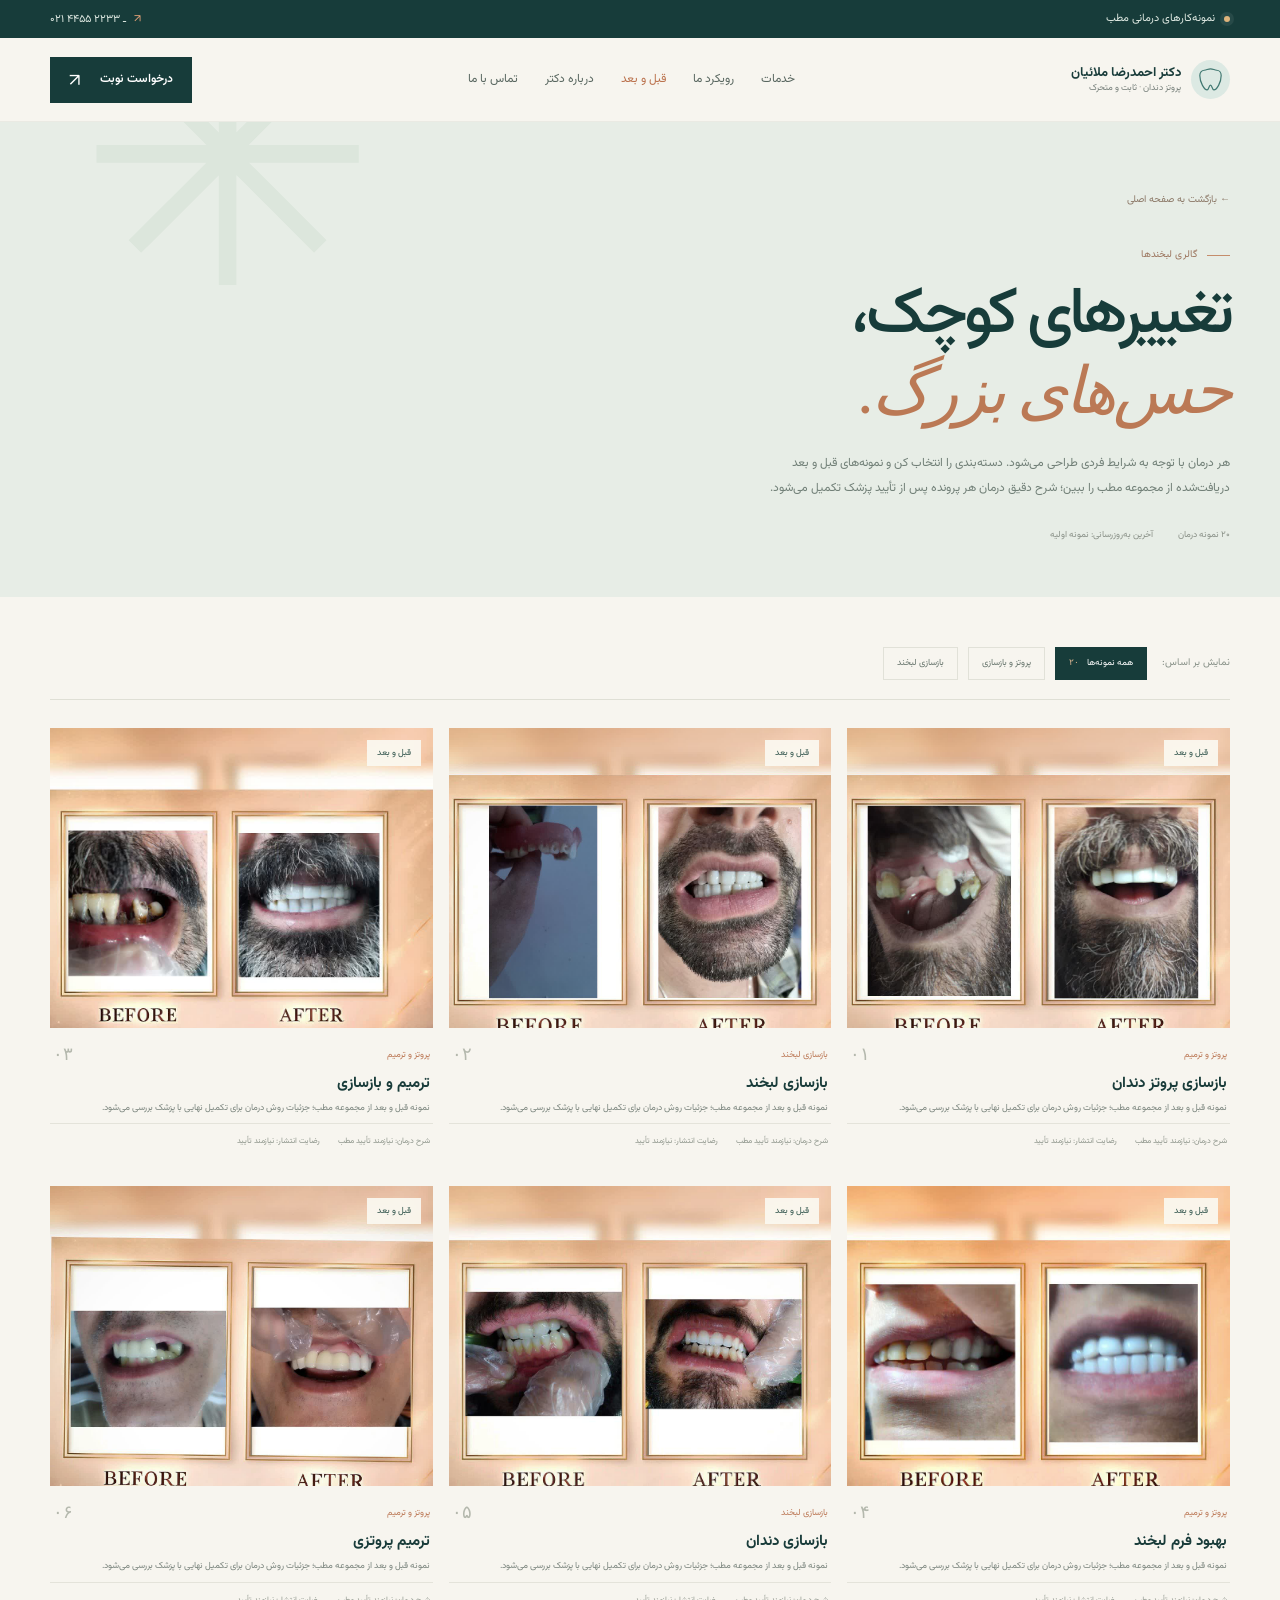
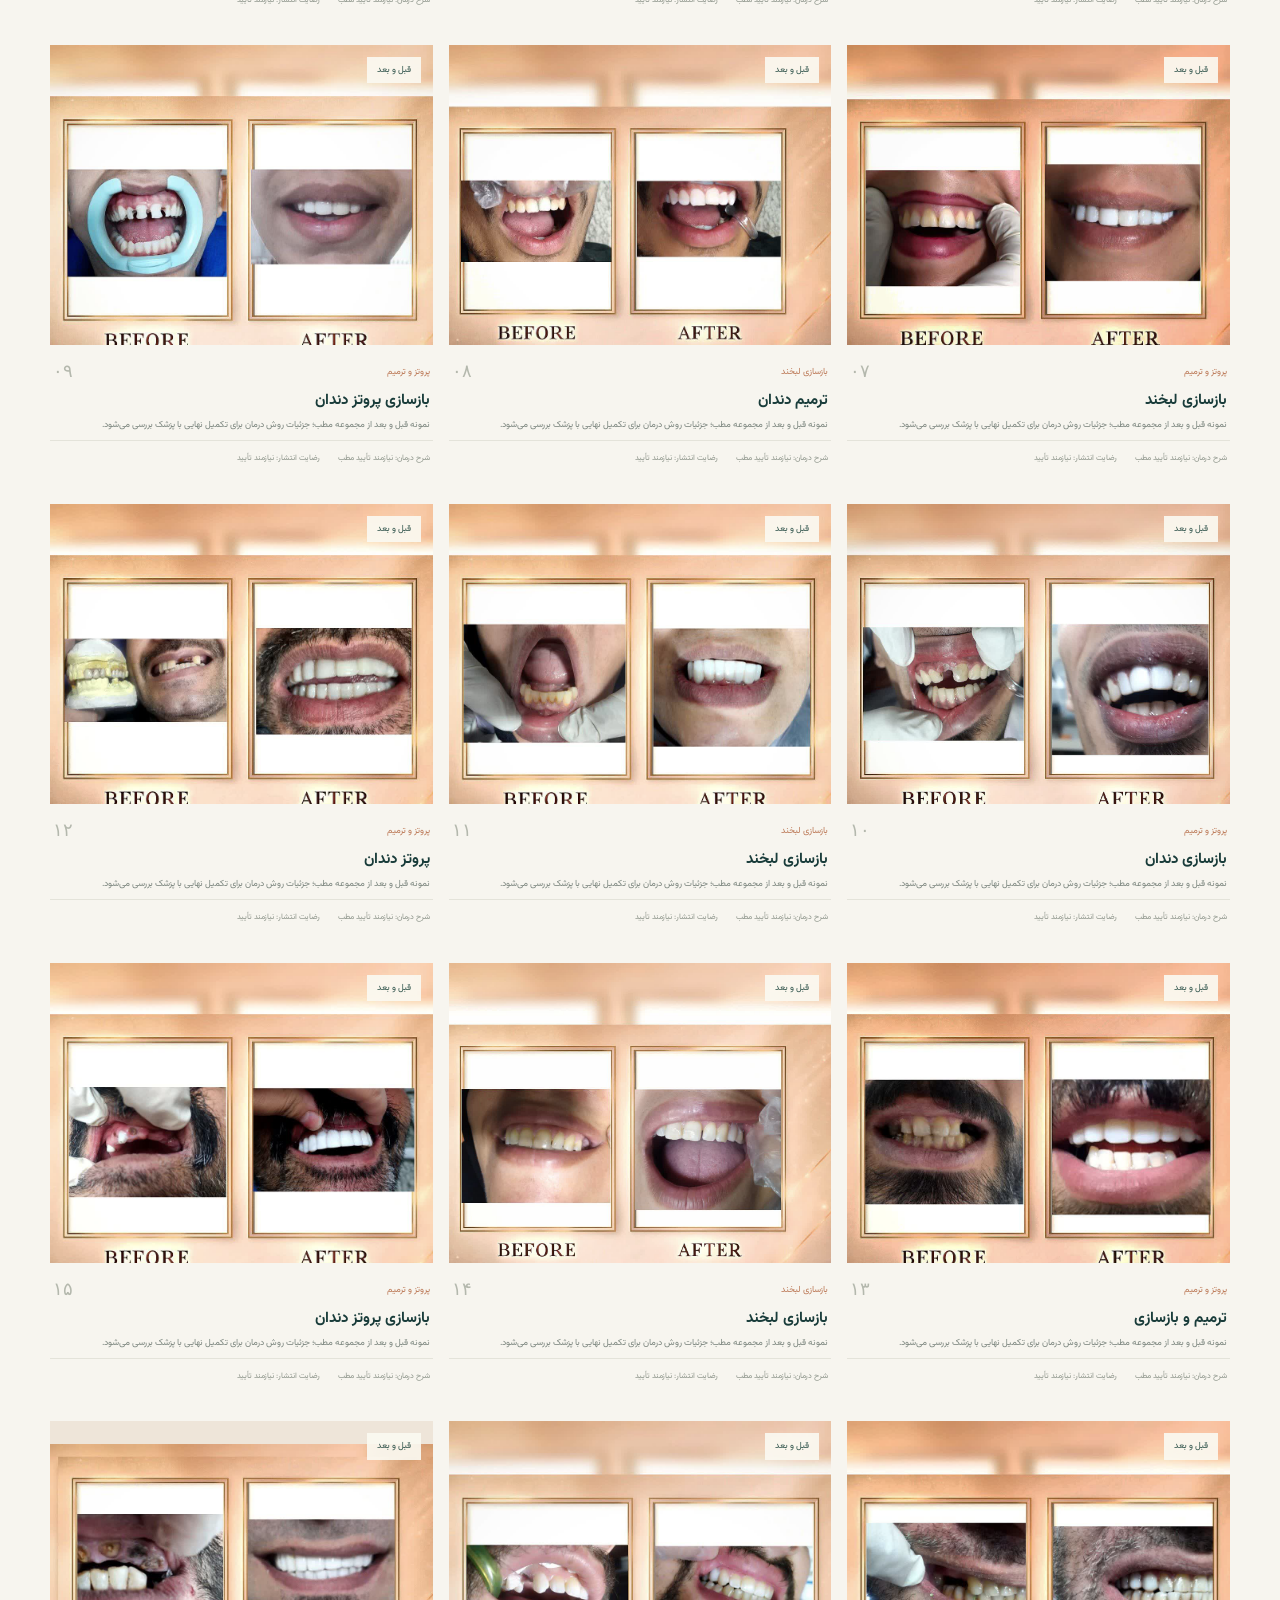
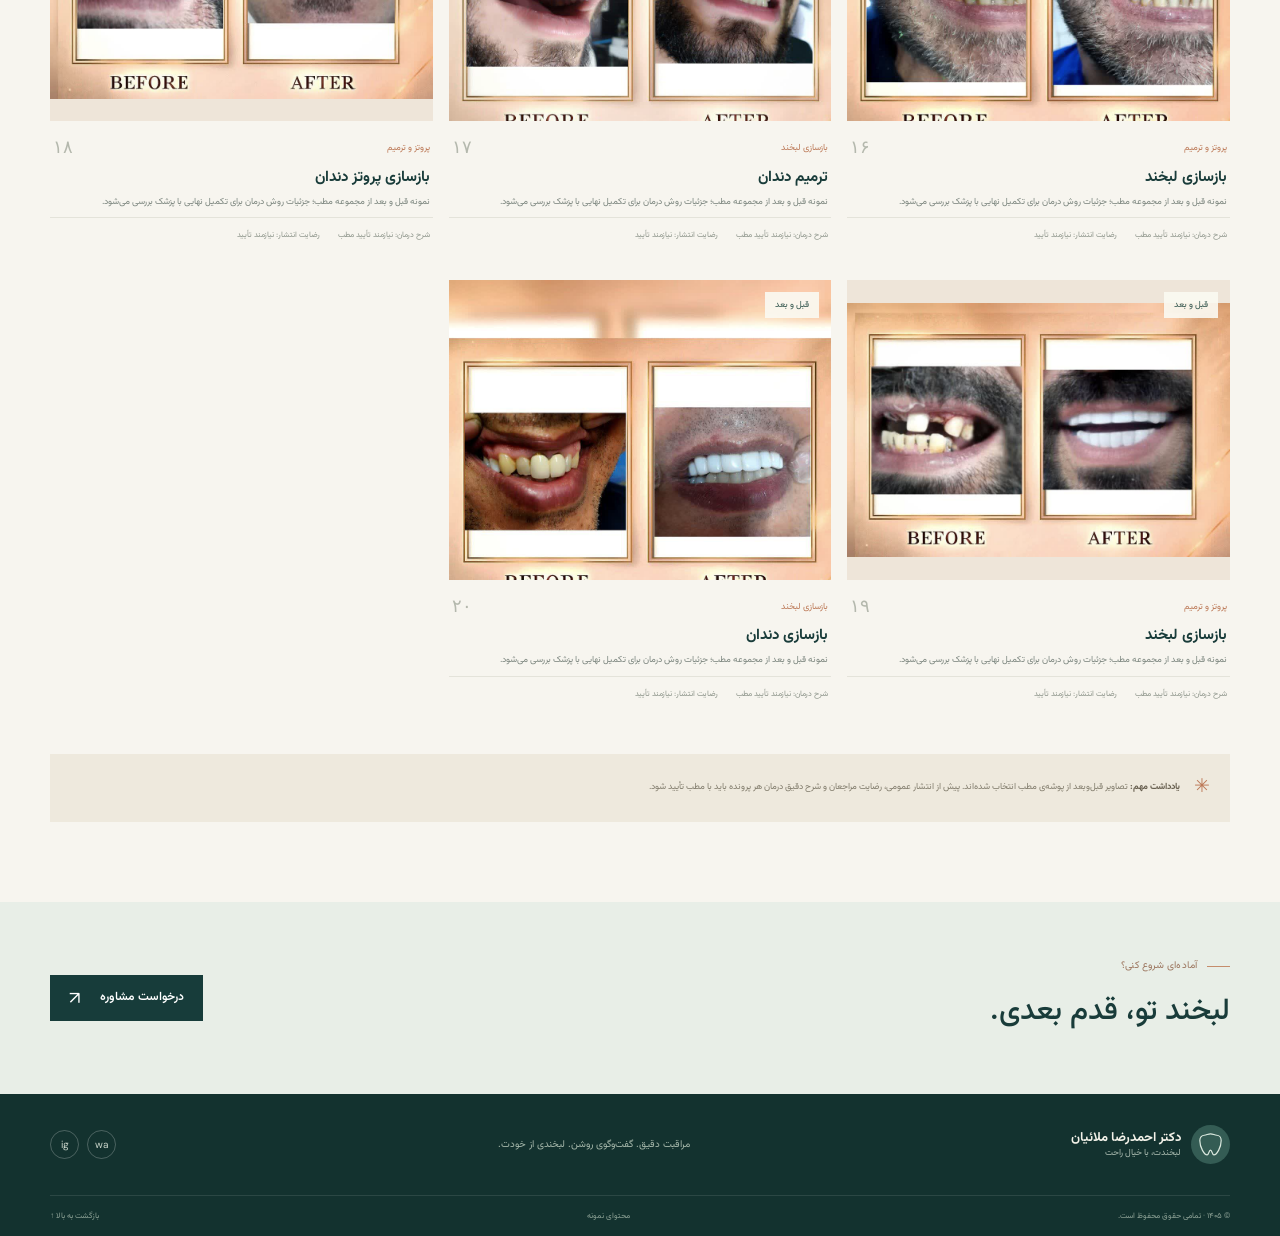
==== portfolio.html @ 11999678 "Initial commit" ====
<!doctype html>
<html lang="fa" dir="rtl"><head><meta charset="utf-8"><meta name="viewport" content="width=device-width, initial-scale=1"><meta name="theme-color" content="#f7f5ef"><meta name="description" content="گالری نمونه‌های قبل و بعد پروتز و بازسازی دندان در مطب دکتر احمدرضا ملائیان."><title>نمونه‌کارها | دکتر احمدرضا ملائیان</title><link rel="preconnect" href="https://fonts.googleapis.com"><link rel="preconnect" href="https://fonts.gstatic.com" crossorigin><link href="https://fonts.googleapis.com/css2?family=DM+Sans:wght@400;500;600;700&family=Vazirmatn:wght@300;400;500;600;700;800&display=swap" rel="stylesheet"><link rel="stylesheet" href="styles.css"></head><body class="portfolio-page"><div class="topline"><div class="container topline-inner"><span><i class="live-dot"></i> نمونه‌کارهای درمانی مطب</span><a href="tel:02122334455">۰۲۱ ـ ۲۲۳۳ ۴۴۵۵ <span class="arrow">↗</span></a></div></div><header class="site-header"><div class="container nav-wrap"><a class="brand" href="index.html"><span class="brand-mark"><svg viewBox="0 0 48 48"><path d="M24 5c-4.4 0-7.2 2.5-11 2.5C8.8 7.5 5 11.2 5 17c0 12.5 8.2 25.5 13 25.5 3.2 0 3-8.5 6-8.5s2.8 8.5 6 8.5C35 42.5 43 29.5 43 17c0-5.8-3.8-9.5-8-9.5C31.2 7.5 28.4 5 24 5Z"/></svg></span><span class="brand-copy"><b>دکتر احمدرضا ملائیان</b><small>پروتز دندان · ثابت و متحرک</small></span></a><button class="menu-toggle" aria-label="باز کردن منو" aria-expanded="false"><span></span><span></span></button><nav class="main-nav"><a href="index.html#services">خدمات</a><a href="index.html#approach">رویکرد ما</a><a class="active" href="portfolio.html">قبل و بعد</a><a href="index.html#doctor">درباره دکتر</a><a href="index.html#contact">تماس با ما</a></nav><a class="btn btn-dark nav-cta" href="index.html#booking">درخواست نوبت <span>↗</span></a></div></header><main><section class="portfolio-hero"><div class="container"><a class="back-link" href="index.html">← بازگشت به صفحه اصلی</a><div class="eyebrow"><span class="eyebrow-line"></span> گالری لبخندها</div><h1>تغییرهای کوچک،<br><em>حس‌های بزرگ.</em></h1><p>هر درمان با توجه به شرایط فردی طراحی می‌شود. دسته‌بندی را انتخاب کن و نمونه‌های قبل و بعد دریافت‌شده از مجموعه مطب را ببین؛ شرح دقیق درمان هر پرونده پس از تأیید پزشک تکمیل می‌شود.</p><div class="portfolio-meta"><span>۲۰ نمونه درمان</span><span>آخرین به‌روزرسانی: نمونه اولیه</span></div></div></section><section class="portfolio-list"><div class="container"><div class="filter-bar"><span>نمایش بر اساس:</span><button class="filter-chip active" data-filter="all">همه نمونه‌ها <b>۲۰</b></button><button class="filter-chip" data-filter="prosthetic">پروتز و بازسازی</button><button class="filter-chip" data-filter="smile">بازسازی لبخند</button></div><div class="case-grid"><article class="case-card" data-category="prosthetic"><div class="case-real"><img src="assets/cases/case-01.jpeg" alt="بازسازی پروتز دندان؛ تصویر قبل و بعد از مجموعه مطب، نمونه ۰۱" loading="lazy"><span class="case-real-badge">قبل و بعد</span></div><div class="case-info"><div><span class="case-category">پروتز و ترمیم</span><h2>بازسازی پروتز دندان</h2><p>نمونه قبل و بعد از مجموعه مطب؛ جزئیات روش درمان برای تکمیل نهایی با پزشک بررسی می‌شود.</p></div><span class="case-number">۰۱</span></div><div class="case-details"><span>شرح درمان: نیازمند تأیید مطب</span><span>رضایت انتشار: نیازمند تأیید</span></div></article>
<article class="case-card" data-category="smile"><div class="case-real"><img src="assets/cases/case-02.jpeg" alt="بازسازی لبخند؛ تصویر قبل و بعد از مجموعه مطب، نمونه ۰۲" loading="lazy"><span class="case-real-badge">قبل و بعد</span></div><div class="case-info"><div><span class="case-category">بازسازی لبخند</span><h2>بازسازی لبخند</h2><p>نمونه قبل و بعد از مجموعه مطب؛ جزئیات روش درمان برای تکمیل نهایی با پزشک بررسی می‌شود.</p></div><span class="case-number">۰۲</span></div><div class="case-details"><span>شرح درمان: نیازمند تأیید مطب</span><span>رضایت انتشار: نیازمند تأیید</span></div></article>
<article class="case-card" data-category="prosthetic"><div class="case-real"><img src="assets/cases/case-03.jpeg" alt="ترمیم و بازسازی؛ تصویر قبل و بعد از مجموعه مطب، نمونه ۰۳" loading="lazy"><span class="case-real-badge">قبل و بعد</span></div><div class="case-info"><div><span class="case-category">پروتز و ترمیم</span><h2>ترمیم و بازسازی</h2><p>نمونه قبل و بعد از مجموعه مطب؛ جزئیات روش درمان برای تکمیل نهایی با پزشک بررسی می‌شود.</p></div><span class="case-number">۰۳</span></div><div class="case-details"><span>شرح درمان: نیازمند تأیید مطب</span><span>رضایت انتشار: نیازمند تأیید</span></div></article>
<article class="case-card" data-category="prosthetic"><div class="case-real"><img src="assets/cases/case-04.jpeg" alt="بهبود فرم لبخند؛ تصویر قبل و بعد از مجموعه مطب، نمونه ۰۴" loading="lazy"><span class="case-real-badge">قبل و بعد</span></div><div class="case-info"><div><span class="case-category">پروتز و ترمیم</span><h2>بهبود فرم لبخند</h2><p>نمونه قبل و بعد از مجموعه مطب؛ جزئیات روش درمان برای تکمیل نهایی با پزشک بررسی می‌شود.</p></div><span class="case-number">۰۴</span></div><div class="case-details"><span>شرح درمان: نیازمند تأیید مطب</span><span>رضایت انتشار: نیازمند تأیید</span></div></article>
<article class="case-card" data-category="smile"><div class="case-real"><img src="assets/cases/case-05.jpeg" alt="بازسازی دندان؛ تصویر قبل و بعد از مجموعه مطب، نمونه ۰۵" loading="lazy"><span class="case-real-badge">قبل و بعد</span></div><div class="case-info"><div><span class="case-category">بازسازی لبخند</span><h2>بازسازی دندان</h2><p>نمونه قبل و بعد از مجموعه مطب؛ جزئیات روش درمان برای تکمیل نهایی با پزشک بررسی می‌شود.</p></div><span class="case-number">۰۵</span></div><div class="case-details"><span>شرح درمان: نیازمند تأیید مطب</span><span>رضایت انتشار: نیازمند تأیید</span></div></article>
<article class="case-card" data-category="prosthetic"><div class="case-real"><img src="assets/cases/case-06.jpeg" alt="ترمیم پروتزی؛ تصویر قبل و بعد از مجموعه مطب، نمونه ۰۶" loading="lazy"><span class="case-real-badge">قبل و بعد</span></div><div class="case-info"><div><span class="case-category">پروتز و ترمیم</span><h2>ترمیم پروتزی</h2><p>نمونه قبل و بعد از مجموعه مطب؛ جزئیات روش درمان برای تکمیل نهایی با پزشک بررسی می‌شود.</p></div><span class="case-number">۰۶</span></div><div class="case-details"><span>شرح درمان: نیازمند تأیید مطب</span><span>رضایت انتشار: نیازمند تأیید</span></div></article>
<article class="case-card" data-category="prosthetic"><div class="case-real"><img src="assets/cases/case-07.jpeg" alt="بازسازی لبخند؛ تصویر قبل و بعد از مجموعه مطب، نمونه ۰۷" loading="lazy"><span class="case-real-badge">قبل و بعد</span></div><div class="case-info"><div><span class="case-category">پروتز و ترمیم</span><h2>بازسازی لبخند</h2><p>نمونه قبل و بعد از مجموعه مطب؛ جزئیات روش درمان برای تکمیل نهایی با پزشک بررسی می‌شود.</p></div><span class="case-number">۰۷</span></div><div class="case-details"><span>شرح درمان: نیازمند تأیید مطب</span><span>رضایت انتشار: نیازمند تأیید</span></div></article>
<article class="case-card" data-category="smile"><div class="case-real"><img src="assets/cases/case-08.jpeg" alt="ترمیم دندان؛ تصویر قبل و بعد از مجموعه مطب، نمونه ۰۸" loading="lazy"><span class="case-real-badge">قبل و بعد</span></div><div class="case-info"><div><span class="case-category">بازسازی لبخند</span><h2>ترمیم دندان</h2><p>نمونه قبل و بعد از مجموعه مطب؛ جزئیات روش درمان برای تکمیل نهایی با پزشک بررسی می‌شود.</p></div><span class="case-number">۰۸</span></div><div class="case-details"><span>شرح درمان: نیازمند تأیید مطب</span><span>رضایت انتشار: نیازمند تأیید</span></div></article>
<article class="case-card" data-category="prosthetic"><div class="case-real"><img src="assets/cases/case-09.jpeg" alt="بازسازی پروتز دندان؛ تصویر قبل و بعد از مجموعه مطب، نمونه ۰۹" loading="lazy"><span class="case-real-badge">قبل و بعد</span></div><div class="case-info"><div><span class="case-category">پروتز و ترمیم</span><h2>بازسازی پروتز دندان</h2><p>نمونه قبل و بعد از مجموعه مطب؛ جزئیات روش درمان برای تکمیل نهایی با پزشک بررسی می‌شود.</p></div><span class="case-number">۰۹</span></div><div class="case-details"><span>شرح درمان: نیازمند تأیید مطب</span><span>رضایت انتشار: نیازمند تأیید</span></div></article>
<article class="case-card" data-category="prosthetic"><div class="case-real"><img src="assets/cases/case-10.jpeg" alt="بازسازی دندان؛ تصویر قبل و بعد از مجموعه مطب، نمونه ۱۰" loading="lazy"><span class="case-real-badge">قبل و بعد</span></div><div class="case-info"><div><span class="case-category">پروتز و ترمیم</span><h2>بازسازی دندان</h2><p>نمونه قبل و بعد از مجموعه مطب؛ جزئیات روش درمان برای تکمیل نهایی با پزشک بررسی می‌شود.</p></div><span class="case-number">۱۰</span></div><div class="case-details"><span>شرح درمان: نیازمند تأیید مطب</span><span>رضایت انتشار: نیازمند تأیید</span></div></article>
<article class="case-card" data-category="smile"><div class="case-real"><img src="assets/cases/case-11.jpeg" alt="بازسازی لبخند؛ تصویر قبل و بعد از مجموعه مطب، نمونه ۱۱" loading="lazy"><span class="case-real-badge">قبل و بعد</span></div><div class="case-info"><div><span class="case-category">بازسازی لبخند</span><h2>بازسازی لبخند</h2><p>نمونه قبل و بعد از مجموعه مطب؛ جزئیات روش درمان برای تکمیل نهایی با پزشک بررسی می‌شود.</p></div><span class="case-number">۱۱</span></div><div class="case-details"><span>شرح درمان: نیازمند تأیید مطب</span><span>رضایت انتشار: نیازمند تأیید</span></div></article>
<article class="case-card" data-category="prosthetic"><div class="case-real"><img src="assets/cases/case-12.jpeg" alt="پروتز دندان؛ تصویر قبل و بعد از مجموعه مطب، نمونه ۱۲" loading="lazy"><span class="case-real-badge">قبل و بعد</span></div><div class="case-info"><div><span class="case-category">پروتز و ترمیم</span><h2>پروتز دندان</h2><p>نمونه قبل و بعد از مجموعه مطب؛ جزئیات روش درمان برای تکمیل نهایی با پزشک بررسی می‌شود.</p></div><span class="case-number">۱۲</span></div><div class="case-details"><span>شرح درمان: نیازمند تأیید مطب</span><span>رضایت انتشار: نیازمند تأیید</span></div></article>
<article class="case-card" data-category="prosthetic"><div class="case-real"><img src="assets/cases/case-13.jpeg" alt="ترمیم و بازسازی؛ تصویر قبل و بعد از مجموعه مطب، نمونه ۱۳" loading="lazy"><span class="case-real-badge">قبل و بعد</span></div><div class="case-info"><div><span class="case-category">پروتز و ترمیم</span><h2>ترمیم و بازسازی</h2><p>نمونه قبل و بعد از مجموعه مطب؛ جزئیات روش درمان برای تکمیل نهایی با پزشک بررسی می‌شود.</p></div><span class="case-number">۱۳</span></div><div class="case-details"><span>شرح درمان: نیازمند تأیید مطب</span><span>رضایت انتشار: نیازمند تأیید</span></div></article>
<article class="case-card" data-category="smile"><div class="case-real"><img src="assets/cases/case-14.jpeg" alt="بازسازی لبخند؛ تصویر قبل و بعد از مجموعه مطب، نمونه ۱۴" loading="lazy"><span class="case-real-badge">قبل و بعد</span></div><div class="case-info"><div><span class="case-category">بازسازی لبخند</span><h2>بازسازی لبخند</h2><p>نمونه قبل و بعد از مجموعه مطب؛ جزئیات روش درمان برای تکمیل نهایی با پزشک بررسی می‌شود.</p></div><span class="case-number">۱۴</span></div><div class="case-details"><span>شرح درمان: نیازمند تأیید مطب</span><span>رضایت انتشار: نیازمند تأیید</span></div></article>
<article class="case-card" data-category="prosthetic"><div class="case-real"><img src="assets/cases/case-15.jpeg" alt="بازسازی پروتز دندان؛ تصویر قبل و بعد از مجموعه مطب، نمونه ۱۵" loading="lazy"><span class="case-real-badge">قبل و بعد</span></div><div class="case-info"><div><span class="case-category">پروتز و ترمیم</span><h2>بازسازی پروتز دندان</h2><p>نمونه قبل و بعد از مجموعه مطب؛ جزئیات روش درمان برای تکمیل نهایی با پزشک بررسی می‌شود.</p></div><span class="case-number">۱۵</span></div><div class="case-details"><span>شرح درمان: نیازمند تأیید مطب</span><span>رضایت انتشار: نیازمند تأیید</span></div></article>
<article class="case-card" data-category="prosthetic"><div class="case-real"><img src="assets/cases/case-16.jpeg" alt="بازسازی لبخند؛ تصویر قبل و بعد از مجموعه مطب، نمونه ۱۶" loading="lazy"><span class="case-real-badge">قبل و بعد</span></div><div class="case-info"><div><span class="case-category">پروتز و ترمیم</span><h2>بازسازی لبخند</h2><p>نمونه قبل و بعد از مجموعه مطب؛ جزئیات روش درمان برای تکمیل نهایی با پزشک بررسی می‌شود.</p></div><span class="case-number">۱۶</span></div><div class="case-details"><span>شرح درمان: نیازمند تأیید مطب</span><span>رضایت انتشار: نیازمند تأیید</span></div></article>
<article class="case-card" data-category="smile"><div class="case-real"><img src="assets/cases/case-17.jpeg" alt="ترمیم دندان؛ تصویر قبل و بعد از مجموعه مطب، نمونه ۱۷" loading="lazy"><span class="case-real-badge">قبل و بعد</span></div><div class="case-info"><div><span class="case-category">بازسازی لبخند</span><h2>ترمیم دندان</h2><p>نمونه قبل و بعد از مجموعه مطب؛ جزئیات روش درمان برای تکمیل نهایی با پزشک بررسی می‌شود.</p></div><span class="case-number">۱۷</span></div><div class="case-details"><span>شرح درمان: نیازمند تأیید مطب</span><span>رضایت انتشار: نیازمند تأیید</span></div></article>
<article class="case-card" data-category="prosthetic"><div class="case-real"><img src="assets/cases/case-18.jpeg" alt="بازسازی پروتز دندان؛ تصویر قبل و بعد از مجموعه مطب، نمونه ۱۸" loading="lazy"><span class="case-real-badge">قبل و بعد</span></div><div class="case-info"><div><span class="case-category">پروتز و ترمیم</span><h2>بازسازی پروتز دندان</h2><p>نمونه قبل و بعد از مجموعه مطب؛ جزئیات روش درمان برای تکمیل نهایی با پزشک بررسی می‌شود.</p></div><span class="case-number">۱۸</span></div><div class="case-details"><span>شرح درمان: نیازمند تأیید مطب</span><span>رضایت انتشار: نیازمند تأیید</span></div></article>
<article class="case-card" data-category="prosthetic"><div class="case-real"><img src="assets/cases/case-19.jpeg" alt="بازسازی لبخند؛ تصویر قبل و بعد از مجموعه مطب، نمونه ۱۹" loading="lazy"><span class="case-real-badge">قبل و بعد</span></div><div class="case-info"><div><span class="case-category">پروتز و ترمیم</span><h2>بازسازی لبخند</h2><p>نمونه قبل و بعد از مجموعه مطب؛ جزئیات روش درمان برای تکمیل نهایی با پزشک بررسی می‌شود.</p></div><span class="case-number">۱۹</span></div><div class="case-details"><span>شرح درمان: نیازمند تأیید مطب</span><span>رضایت انتشار: نیازمند تأیید</span></div></article>
<article class="case-card" data-category="smile"><div class="case-real"><img src="assets/cases/case-20.jpeg" alt="بازسازی دندان؛ تصویر قبل و بعد از مجموعه مطب، نمونه ۲۰" loading="lazy"><span class="case-real-badge">قبل و بعد</span></div><div class="case-info"><div><span class="case-category">بازسازی لبخند</span><h2>بازسازی دندان</h2><p>نمونه قبل و بعد از مجموعه مطب؛ جزئیات روش درمان برای تکمیل نهایی با پزشک بررسی می‌شود.</p></div><span class="case-number">۲۰</span></div><div class="case-details"><span>شرح درمان: نیازمند تأیید مطب</span><span>رضایت انتشار: نیازمند تأیید</span></div></article></div><div class="portfolio-disclaimer"><span>✳</span><p><b>یادداشت مهم:</b> تصاویر قبل‌و‌بعد از پوشه‌ی مطب انتخاب شده‌اند. پیش از انتشار عمومی، رضایت مراجعان و شرح دقیق درمان هر پرونده باید با مطب تأیید شود.</p></div></div></section><section class="portfolio-cta"><div class="container portfolio-cta-inner"><div><div class="eyebrow"><span class="eyebrow-line"></span> آماده‌ای شروع کنی؟</div><h2>لبخند تو، قدم بعدی.</h2></div><a class="btn btn-dark" href="index.html#booking">درخواست مشاوره <span>↗</span></a></div></section></main><footer class="site-footer"><div class="container footer-top"><a class="brand footer-brand" href="index.html"><span class="brand-mark"><svg viewBox="0 0 48 48"><path d="M24 5c-4.4 0-7.2 2.5-11 2.5C8.8 7.5 5 11.2 5 17c0 12.5 8.2 25.5 13 25.5 3.2 0 3-8.5 6-8.5s2.8 8.5 6 8.5C35 42.5 43 29.5 43 17c0-5.8-3.8-9.5-8-9.5C31.2 7.5 28.4 5 24 5Z"/></svg></span><span class="brand-copy"><b>دکتر احمدرضا ملائیان</b><small>لبخندت، با خیال راحت</small></span></a><p>مراقبت دقیق. گفت‌وگوی روشن. لبخندی از خودت.</p><div class="footer-social"><a href="index.html#contact">ig</a><a href="index.html#contact">wa</a></div></div><div class="container footer-bottom"><span>© ۱۴۰۵ · تمامی حقوق محفوظ است.</span><span>محتوای نمونه</span><a href="#top">بازگشت به بالا ↑</a></div></footer><a class="mobile-booking" href="index.html#booking">درخواست نوبت <span>↗</span></a><script src="script.js"></script></body></html>
---- styles.css ----
:root{--ink:#193c3a;--deep:#173c3a;--teal:#3f7770;--mint:#dce9e3;--paper:#f7f5ef;--white:#fffefa;--orange:#e99b6b;--muted:#78817c;--line:#dfdfd5;--lilac:#dfdbea;--serif:Georgia,'Times New Roman',serif}*{box-sizing:border-box}html{scroll-behavior:smooth;scroll-padding-top:100px}body{margin:0;background:var(--paper);color:var(--ink);font-family:'Vazirmatn',Tahoma,sans-serif;font-size:14px;line-height:1.8}a{color:inherit;text-decoration:none}button,input,textarea,select{font:inherit}.container{width:min(1180px,calc(100% - 64px));margin-inline:auto}.topline{height:38px;background:var(--deep);color:#dfe9e2;font-size:11px}.topline-inner{height:100%;display:flex;align-items:center;justify-content:space-between}.topline-inner>span{display:flex;align-items:center;gap:9px}.topline-inner>a{font-family:'DM Sans','Vazirmatn',sans-serif;direction:ltr}.live-dot{width:6px;height:6px;border-radius:50%;background:#dfb47c;display:inline-block;box-shadow:0 0 0 4px #ffffff12}.arrow{color:#e8a479;margin-inline-start:5px}.site-header{height:84px;background:var(--paper);position:sticky;top:0;z-index:20;border-bottom:1px solid #203d3810}.nav-wrap{height:100%;display:flex;align-items:center;justify-content:space-between;gap:28px}.brand{display:flex;align-items:center;gap:10px;flex-shrink:0}.brand-mark{width:39px;height:39px;background:#dce9e3;border-radius:50%;display:grid;place-items:center}.brand-mark svg{width:27px;fill:none;stroke:var(--teal);stroke-width:2.1;stroke-linecap:round;stroke-linejoin:round}.brand-copy{display:flex;flex-direction:column;line-height:1.4}.brand-copy b{font-size:13px;font-weight:700}.brand-copy small{font-size:9px;color:var(--muted)}.main-nav{display:flex;align-items:center;gap:27px;font-size:12px;color:#596760}.main-nav a{transition:color .2s}.main-nav a:hover,.main-nav .active{color:#bb724d}.btn{height:46px;padding:0 19px;display:inline-flex;align-items:center;justify-content:center;gap:20px;border:0;cursor:pointer;font-size:12px;font-weight:600;transition:transform .2s,background .2s}.btn:hover{transform:translateY(-2px)}.btn-dark{background:var(--deep);color:white}.btn-dark:hover{background:#28534e}.btn-teal{background:#3e716a;color:white}.btn-teal:hover{background:#2d5b55}.btn-outline{border:1px solid #aeb8ae;background:transparent;color:var(--ink)}.btn span{font:18px 'DM Sans';line-height:1}.menu-toggle{display:none}.hero{padding:68px 0 25px;overflow:hidden;position:relative}.hero-grid{display:grid;grid-template-columns:.92fr 1.08fr;align-items:center;min-height:500px}.hero-copy{position:relative;z-index:2;padding-bottom:15px}.eyebrow{font-size:10px;letter-spacing:.01em;color:#9b745d;display:flex;align-items:center;gap:10px}.eyebrow-line{width:23px;height:1px;background:#c58d6c;display:inline-block}.hero h1,.portfolio-hero h1{font-size:clamp(48px,6.4vw,82px);line-height:1.16;font-weight:500;letter-spacing:-.06em;margin:24px 0 15px;color:var(--deep)}h1 em,h2 em{font-family:var(--serif);font-weight:400;color:#bb7955;letter-spacing:-.045em}.hero-desc{max-width:390px;color:#697772;font-size:14px;line-height:2;margin:0 0 27px}.hero-actions{display:flex;align-items:center;gap:24px}.text-link{font-size:11px;font-weight:600;display:inline-flex;gap:12px;align-items:center}.text-link span{font:19px 'DM Sans';color:#c6815c}.hero-proof{display:flex;align-items:center;margin-top:57px;gap:14px}.avatar-stack{display:flex;direction:ltr;padding-left:4px}.avatar-stack span{width:31px;height:31px;border-radius:50%;display:grid;place-items:center;background:#d8c7b5;border:2px solid var(--paper);margin-left:-7px;font-size:10px;color:#39504b}.avatar-stack span:nth-child(2){background:#c0d1c5}.avatar-stack span:nth-child(3){background:#e8c4a5}.avatar-stack .avatar-plus{background:#456e67;color:white}.hero-proof>div:nth-child(2){display:flex;flex-direction:column;line-height:1.5}.hero-proof strong{font-size:10px}.hero-proof small{font-size:9px;color:var(--muted)}.proof-divider{width:1px;height:31px;background:var(--line);margin-inline:7px}.proof-rating{display:grid;grid-template-columns:auto auto;column-gap:7px;line-height:1.3}.proof-rating b{font:16px 'DM Sans'}.proof-rating span{font-size:9px;color:#cb9765;letter-spacing:1px}.proof-rating small{grid-column:1/3}.hero-art{height:510px;position:relative;display:grid;place-items:center}.hero-blob{position:absolute;width:410px;height:455px;background:#e4ece5;border-radius:47% 53% 55% 45%/44% 44% 56% 56%;transform:rotate(8deg);right:11%;top:4%}.hero-photo{position:relative;width:74%;height:440px;border-radius:48% 48% 4px 4px;overflow:hidden;z-index:1;background:#d7e1da}.hero-photo img,.service-image img,.approach-image>img,.doctor-frame>img{width:100%;height:100%;object-fit:cover}.hero-photo img{filter:saturate(.72);object-position:74% center}.hero-photo:after{content:'';position:absolute;inset:0;background:linear-gradient(0deg,#193c3a48,transparent 52%)}.photo-label{position:absolute;bottom:22px;right:21px;z-index:2;display:flex;align-items:center;gap:11px;color:white}.photo-label>span:last-child{display:flex;flex-direction:column;line-height:1.5}.photo-label b{font-size:12px}.photo-label small{font-size:9px;color:#d9e2df}.label-icon{width:33px;height:33px;border-radius:50%;background:#ffffff25;display:grid;place-items:center}.float-card{position:absolute;z-index:3;background:#fffefaee;box-shadow:0 12px 40px #183c3a12;padding:13px 16px;display:flex;align-items:center;gap:10px}.float-card-top{top:91px;left:1%;}.float-card-bottom{bottom:54px;right:-1%;display:flex;flex-direction:column;align-items:flex-start;gap:1px;padding:13px 17px}.float-card b{font-size:10px;display:block}.float-card small{display:block;font-size:9px;color:var(--muted)}.float-icon{width:29px;height:29px;background:#f4e5d8;color:#c07b55;border-radius:50%;display:grid;place-items:center}.mini-stars{color:#c69460;font-size:9px;letter-spacing:1px}.art-ring{position:absolute;border:1px solid #9db4a5;border-radius:50%;width:32px;height:32px;top:60px;right:6%}.ring-two{width:13px;height:13px;top:auto;right:auto;left:8%;bottom:99px;background:#e8b28a;border:0}.art-note{position:absolute;bottom:72px;left:0;font:10px/1.6 'DM Sans';letter-spacing:2px;color:#718c7c;transform:rotate(-10deg)}.hero-bottom{display:flex;align-items:center;gap:14px;color:#89938c;font-size:9px;padding-top:5px}.scroll-line{height:1px;width:54px;background:#c7cfc6}.hero-bottom a{margin-right:auto}.hero-bottom a span{font:16px 'DM Sans';margin-right:8px;color:#bf7b57}.service-strip{background:#e9eee8;padding:21px 0}.strip-inner{display:grid;grid-template-columns:1.2fr repeat(4,1fr);align-items:center;gap:12px}.strip-label{font-size:10px;line-height:1.8;color:#687770}.strip-label b{font-size:13px;color:var(--ink)}.strip-inner>a{height:45px;display:flex;align-items:center;gap:9px;border-right:1px solid #d1d9d0;padding-right:20px;font-size:11px;font-weight:500}.strip-inner>a b{font:16px 'DM Sans';color:#a67c5d;margin-right:auto}.strip-icon{width:28px;height:28px;border:1px solid #b8c9bd;border-radius:50%;display:grid;place-items:center;color:#5e867a;font-size:17px}.section{padding:108px 0}.section-heading{display:flex;justify-content:space-between;align-items:end;margin-bottom:45px}.section-heading h2,.approach-copy h2,.doctor-copy h2,.contact-grid h2,.booking-copy h2{font-size:48px;line-height:1.3;letter-spacing:-.05em;font-weight:500;color:var(--deep);margin:16px 0 0}.section-heading>p{max-width:330px;color:#77827b;font-size:12px;line-height:2;margin:0 6% 5px 0}.service-grid{display:grid;grid-template-columns:repeat(4,1fr);gap:15px}.service-card{padding:15px;background:#fbfaf6;border:1px solid #e9e7df;min-width:0;transition:transform .25s,box-shadow .25s}.service-card:hover{transform:translateY(-5px);box-shadow:0 14px 40px #163c3a0d}.card-top{display:flex;align-items:center;justify-content:space-between;color:#88928b;font:9px 'DM Sans';height:24px}.service-symbol{font-size:17px;color:#b67c5d}.service-image,.service-illustration{height:180px;margin:8px 0 17px;overflow:hidden;position:relative}.service-image img{filter:saturate(.65)}.service-card h3{font-size:16px;margin:0 0 7px}.service-card p{font-size:10px;color:#78837c;line-height:1.9;min-height:39px;margin:0 0 13px}.card-link{font-size:9px;display:flex;justify-content:space-between;border-top:1px solid #e6e5dd;padding-top:11px}.card-link span{font:17px 'DM Sans';color:#bd7b58}.service-illustration{display:flex;align-items:center;justify-content:center}.service-illustration span{position:absolute;font-size:74px;opacity:.75;color:#fff}.service-illustration i{position:absolute;width:130px;height:130px;border-radius:50%;border:1px solid #ffffff8a}.service-illustration b{font:10px/1.35 'DM Sans';letter-spacing:2px;position:absolute;color:#ffffffd9;left:13px;bottom:11px}.illu-teal{background:#729890}.illu-orange{background:#d89b71}.illu-lilac{background:#9895aa}.illu-orange span{font-size:60px}.center-link{text-align:center;margin-top:33px}.approach-section{background:#e8ede7;padding:100px 0}.approach-grid{display:grid;grid-template-columns:1fr 1fr;gap:9%;align-items:center}.approach-image{height:480px;position:relative;width:86%;background:#d2ddd4}.approach-image>img{filter:saturate(.65);object-position:66% center}.image-stamp{position:absolute;left:-39px;top:45px;width:90px;height:90px;border-radius:50%;background:#c68861;color:white;display:grid;place-content:center;text-align:center;font:9px/1.3 'DM Sans';letter-spacing:2px;transform:rotate(-11deg)}.image-stamp b{font-size:20px;line-height:1}.image-caption{position:absolute;bottom:0;right:0;background:#fffefa;padding:10px 15px;font-size:9px}.approach-copy h2{font-size:45px;margin:17px 0}.approach-lead{max-width:400px;color:#697971;font-size:12px;line-height:2.1}.values-list{margin:28px 0 24px}.values-list>div{display:grid;grid-template-columns:28px 128px 1fr;align-items:center;padding:10px 0;border-bottom:1px solid #d2dcd3}.values-list>div>span{color:#bc7a57;font:12px 'DM Sans'}.values-list b{font-size:11px}.values-list p{font-size:9px;color:#79857c;margin:0}.doctor-section{padding:105px 0}.doctor-grid{display:grid;grid-template-columns:1fr .9fr;align-items:center;gap:10%}.doctor-copy h2{font-size:45px;margin:19px 0}.doctor-copy>p{max-width:440px;color:#748078;font-size:11px;line-height:2.15}.credentials{display:flex;align-items:center;gap:12px;margin:24px 0}.credentials>span{width:36px;height:36px;display:grid;place-items:center;border-radius:50%;background:#e7eee7;color:#bd7b58;font-size:16px}.credentials div{display:flex;flex-direction:column}.credentials b{font-size:10px}.credentials small{font-size:9px;color:#879189}.doctor-visual{position:relative;padding:0 30px 28px 0}.doctor-frame{height:475px;width:88%;position:relative;background:#d7ded8}.doctor-frame:before{content:'';position:absolute;inset:18px -18px -18px 18px;border:1px solid #9eafa2;z-index:-1}.doctor-frame>img{filter:brightness(1.1) contrast(1.04) saturate(.82);object-position:84% center}.portrait-note{position:absolute;bottom:15px;right:15px;background:#fffffff0;padding:7px 11px;font-size:9px}.portrait-note small{font-size:8px;color:#888}.doctor-side-note{position:absolute;right:auto;left:-4px;bottom:61px;writing-mode:vertical-rl;transform:rotate(180deg);font:9px/1.8 'DM Sans';letter-spacing:2px;color:#8c9b8d}.doctor-spark{position:absolute;top:25px;right:0;color:#bf8967;font-size:29px}.portfolio-preview{padding:98px 0;background:#f1efe7}.preview-heading{align-items:center}.preview-heading h2{font-size:41px}.preview-grid{display:grid;grid-template-columns:repeat(3,1fr);gap:19px}.case-img{height:275px;position:relative;overflow:hidden;background-color:#d8dfd9}.case-img:before,.case-img:after{content:'';position:absolute;inset:0;background-size:cover;background-position:center;transition:transform .5s}.case-preview:hover .case-img:before,.case-preview:hover .case-img:after{transform:scale(1.04)}.case-img-one:before{background-image:url('assets/cases/case-01-rebuild.jpeg');filter:grayscale(.5);clip-path:inset(0 50% 0 0)}.case-img-one:after{background-image:url('assets/cases/case-01-rebuild.jpeg');clip-path:inset(0 0 0 50%)}.case-img-two:before{background-image:url('assets/cases/case-02-smile.jpeg');filter:grayscale(.65);clip-path:inset(0 50% 0 0)}.case-img-two:after{background-image:url('assets/cases/case-02-smile.jpeg');clip-path:inset(0 0 0 50%)}.case-img-three:before{background-image:url('assets/cases/case-03-restoration.jpeg');filter:grayscale(.65);clip-path:inset(0 50% 0 0)}.case-img-three:after{background-image:url('assets/cases/case-03-restoration.jpeg');clip-path:inset(0 0 0 50%)}.case-tag{position:absolute;z-index:2;top:14px;right:14px;background:#fffefaed;padding:5px 10px;font-size:9px}.before-after-mini{position:absolute;z-index:3;left:50%;top:0;bottom:0;display:flex;align-items:center;flex-direction:column;transform:translateX(-50%)}.before-after-mini i{height:100%;width:1px;background:white;box-shadow:0 0 0 1px #183c3a33}.before-after-mini span{position:absolute;left:10px;top:12px;color:white;text-shadow:0 1px 5px #000;font-size:9px}.before-after-mini span:last-child{left:auto;right:10px}.case-caption{padding-top:11px;display:flex;justify-content:space-between;font-size:11px}.case-caption b{font:10px 'DM Sans';color:#9d755d}.case-caption i{font:16px 'DM Sans';margin-right:8px}.demo-note{color:#908d81;font-size:9px;margin-top:22px}.quote-section{padding:83px 0;background:#dfe8df}.quote-inner{display:grid;grid-template-columns:110px 1fr 140px;align-items:start}.quote-mark{font:115px/.9 var(--serif);color:#b9c9bc}.quote-inner blockquote{font-size:23px;line-height:1.8;max-width:760px;margin:15px 0 23px;color:#31544e}.quote-author{display:flex;align-items:center;gap:10px}.author-avatar{width:32px;height:32px;border-radius:50%;display:grid;place-items:center;background:#d7b599;font-size:11px}.quote-author>span:nth-child(2){display:flex;flex-direction:column;line-height:1.5}.quote-author b{font-size:10px}.quote-author small{font-size:8px;color:#77867d}.quote-stars{color:#c18a58;font-size:10px;letter-spacing:1px;margin-right:auto}.quote-side{font:10px/1.8 'DM Sans';letter-spacing:3px;color:#8da495;justify-self:end;margin-top:20px}.booking-section{padding:104px 0;background:#f1eee5}.booking-grid{display:grid;grid-template-columns:.85fr 1fr;gap:12%;align-items:center}.booking-copy h2{font-size:52px;margin:17px 0}.booking-copy>p{font-size:12px;max-width:370px;color:#778078;line-height:2}.booking-contact{display:flex;flex-direction:column;margin-top:34px}.booking-contact>span{font-size:9px;color:#92978e}.booking-contact>a{font:18px 'DM Sans';direction:ltr;align-self:flex-start;color:#315951}.booking-contact b{color:#bf7b58;margin-left:8px}.booking-form{background:#fbfaf6;padding:28px 32px;border:1px solid #e5e3da}.form-head{display:flex;justify-content:space-between;padding-bottom:17px;border-bottom:1px solid #e7e5dc;font-weight:600;font-size:13px;margin-bottom:17px}.form-step{font:10px 'DM Sans';color:#a39e91;align-self:center}.booking-form label{display:block;font-size:10px;margin-bottom:13px;color:#53675e}.booking-form input,.booking-form textarea,.booking-form select{display:block;width:100%;border:1px solid #e1e2d8;background:transparent;padding:10px 11px;margin-top:5px;outline:none;font-size:10px;color:#38524b;border-radius:0}.booking-form input:focus,.booking-form textarea:focus,.booking-form select:focus{border-color:#73948a}.booking-form input::placeholder,.booking-form textarea::placeholder{color:#afb4ac}.booking-form small{color:#a1a59d;font-size:8px}.form-row{display:grid;grid-template-columns:1fr 1fr;gap:12px}.form-submit{width:100%;margin-top:3px}.form-privacy{display:block;text-align:center;padding-top:8px;color:#9da29a;font-size:8px}.form-feedback{font-size:10px;color:#3e716a;margin:5px 0;text-align:center;min-height:20px}.contact-section{background:var(--deep);color:#f5f4ec;padding:80px 0}.contact-grid{display:grid;grid-template-columns:.8fr 1fr;gap:30px 12%;align-items:start}.contact-grid h2{color:white;font-size:43px}.contact-grid h2 em{color:#dfa179}.contact-details{display:grid;grid-template-columns:1fr 1fr;gap:23px 25px;padding-top:10px}.contact-details>div{display:flex;flex-direction:column}.contact-details>div span{font-size:9px;color:#9eb5a8;margin-bottom:5px}.contact-details b{font-size:11px;font-weight:500}.contact-details small{font-size:8px;color:#879e91}.contact-details a{font-family:'DM Sans','Vazirmatn';direction:ltr;display:inline-block}.whatsapp-link{font-size:9px;color:#e2ad86;margin-right:12px}.map-placeholder{grid-column:1/3;height:175px;background:radial-gradient(ellipse at 70% 30%,#42746a 0,transparent 30%),linear-gradient(135deg,#244e48,#193d39);border:1px solid #517268;display:flex;flex-direction:column;justify-content:center;align-items:center;gap:2px;color:#f2eee4}.map-pin{font-size:25px;color:#e9a47c}.map-placeholder b{font-size:11px}.map-placeholder small{font-size:9px;color:#a9beb1}.site-footer{background:#13322f;color:#cbd6cb}.footer-top{padding:31px 0;display:flex;align-items:center;justify-content:space-between;border-bottom:1px solid #ffffff1a}.footer-brand .brand-mark{background:#345c54}.footer-brand .brand-mark svg{stroke:#dbe9df}.footer-brand .brand-copy b{color:#f3f2e9}.footer-brand .brand-copy small{color:#aabbb0}.footer-top>p{font-size:10px;color:#a5b7aa}.footer-social{display:flex;gap:8px;direction:ltr}.footer-social a{width:29px;height:29px;border:1px solid #ffffff3c;border-radius:50%;display:grid;place-items:center;font:10px 'DM Sans'}.footer-bottom{display:flex;justify-content:space-between;padding:13px 0;font-size:8px;color:#8da296}.mobile-booking{display:none}.portfolio-hero{padding:65px 0 54px;background:#e7ede6;position:relative;overflow:hidden}.portfolio-hero:after{content:'✳';position:absolute;font-size:360px;line-height:1;color:#dce6dc;left:6%;top:-22%;pointer-events:none}.portfolio-hero .container{position:relative;z-index:1}.back-link{display:inline-block;font-size:10px;color:#8c7968;margin-bottom:37px}.portfolio-hero h1{font-size:65px;margin:15px 0}.portfolio-hero>div>p{color:#728078;font-size:12px;max-width:480px;line-height:2.1}.portfolio-meta{display:flex;gap:25px;margin-top:26px;color:#8a9188;font-size:9px}.portfolio-list{padding:50px 0 80px}.filter-bar{display:flex;gap:10px;align-items:center;border-bottom:1px solid #dfdfd5;padding-bottom:19px;margin-bottom:28px}.filter-bar>span{font-size:10px;color:#879087;margin-left:5px}.filter-chip{border:1px solid #e1e1d8;background:transparent;padding:7px 13px;color:#67756d;font-size:9px;cursor:pointer;transition:.2s}.filter-chip b{font:9px 'DM Sans';margin-right:6px;color:#a4a69a}.filter-chip.active,.filter-chip:hover{background:var(--deep);border-color:var(--deep);color:#fff}.filter-chip.active b{color:#d5b18f}.case-grid{display:grid;grid-template-columns:repeat(2,1fr);gap:38px 20px}.case-card{min-width:0}.case-card.hidden{display:none}.comparison{--split:50%;height:315px;position:relative;overflow:hidden;background:#d9e1d9;isolation:isolate}.comparison img{position:absolute;inset:0;width:100%;height:100%;object-fit:cover;filter:saturate(.68)}.image-after{clip-path:inset(0 0 0 var(--split))}.image-before{clip-path:inset(0 calc(100% - var(--split)) 0 0);filter:grayscale(.48) saturate(.55)!important}.comparison:after{content:'';position:absolute;top:0;bottom:0;left:var(--split);width:2px;background:white;transform:translateX(-50%);z-index:2;pointer-events:none}.comparison-label{position:absolute;top:14px;z-index:3;background:#f7f5efdc;padding:4px 10px;font-size:9px}.label-before{right:14px}.label-after{left:14px}.comparison-handle{position:absolute;z-index:4;left:var(--split);top:50%;width:38px;height:38px;border:1px solid white;border-radius:50%;background:#f7f5ef;color:var(--deep);display:grid;place-items:center;transform:translate(-50%,-50%);box-shadow:0 2px 10px #183c3a29;pointer-events:none}.comparison-handle span{font:16px 'DM Sans'}.comparison-range{position:absolute;inset:0;width:100%;height:100%;margin:0;z-index:5;opacity:0;cursor:ew-resize}.comparison-range::-webkit-slider-thumb{width:30px;height:100%;-webkit-appearance:none}.case-info{display:flex;justify-content:space-between;padding:14px 3px 7px}.case-category{font-size:9px;color:#bc7957}.case-info h2{font-size:15px;margin:3px 0}.case-info p{font-size:9px;color:#7b857e;margin:0;max-width:440px}.case-number{font:18px 'DM Sans';color:#b4b8ad}.case-details{display:flex;gap:18px;padding:10px 3px;border-top:1px solid #e4e3da;color:#8e958b;font-size:8px}.portfolio-disclaimer{margin-top:43px;padding:17px 20px;background:#eee9dd;display:flex;gap:14px;align-items:center;color:#817c6c}.portfolio-disclaimer>span{font-size:19px;color:#bc7957}.portfolio-disclaimer p{font-size:9px;margin:0;line-height:1.9}.portfolio-disclaimer b{color:#675f4f}.portfolio-cta{padding:55px 0;background:#e8eee7}.portfolio-cta-inner{display:flex;align-items:center;justify-content:space-between}.portfolio-cta h2{font-size:30px;margin:10px 0 0;font-weight:500}.portfolio-page .site-footer{margin-top:0}@media(max-width:980px){.container{width:min(100% - 42px,900px)}.main-nav{gap:15px}.nav-wrap{gap:15px}.hero-grid{grid-template-columns:.9fr 1.1fr}.hero-art{height:450px}.hero-photo{height:390px}.hero-blob{height:390px;width:350px}.hero h1{font-size:62px}.service-grid{grid-template-columns:repeat(2,1fr)}.service-image,.service-illustration{height:220px}.approach-grid{gap:6%}.approach-image{height:430px}.contact-grid{gap:28px 8%}}@media(max-width:720px){body{padding-bottom:55px}.container{width:calc(100% - 38px)}.topline{height:32px}.topline-inner{font-size:9px}.topline-inner>a{font-size:10px}.site-header{height:68px}.brand-mark{width:34px;height:34px}.brand-mark svg{width:23px}.brand-copy b{font-size:11px}.brand-copy small{font-size:8px}.menu-toggle{display:flex;flex-direction:column;gap:5px;border:0;background:none;margin-right:auto;padding:10px}.menu-toggle span{width:21px;height:1px;background:var(--deep)}.main-nav{display:none;position:absolute;top:68px;right:0;left:0;background:#fbfaf6;padding:17px 22px 22px;border-bottom:1px solid var(--line);flex-direction:column;align-items:stretch;gap:0;box-shadow:0 15px 25px #173c3a0c}.main-nav.open{display:flex}.main-nav a{padding:11px 0;border-bottom:1px solid #efeee7}.nav-cta{display:none}.hero{padding:40px 0 20px}.hero-grid{display:flex;flex-direction:column;align-items:stretch;gap:3px}.hero-copy{order:1}.hero h1{font-size:58px;margin:17px 0 10px}.hero-desc{font-size:12px;max-width:340px}.hero-actions{gap:15px}.hero-actions .btn{height:44px;padding:0 13px;gap:12px;font-size:10px}.hero-actions .text-link{font-size:10px}.hero-proof{margin-top:27px;gap:9px}.avatar-stack span{width:27px;height:27px}.hero-proof strong{font-size:9px}.hero-proof small{font-size:8px}.proof-divider{margin-inline:3px}.proof-rating b{font-size:14px}.proof-rating span{font-size:8px}.hero-art{order:0;height:335px;margin-bottom:17px}.hero-photo{width:68%;height:310px}.hero-blob{height:300px;width:260px;right:13%;top:3%}.float-card-top{top:37px;left:-2%;padding:9px 11px}.float-card-bottom{bottom:21px;right:-1%;padding:9px 12px}.float-card b{font-size:9px}.float-card small{font-size:8px}.float-icon{width:25px;height:25px}.art-note{bottom:24px;font-size:8px}.ring-one{top:14px}.ring-two{bottom:38px}.hero-bottom{padding-top:22px}.service-strip{padding:14px 0}.strip-inner{grid-template-columns:repeat(2,1fr);gap:5px}.strip-label{grid-column:1/3;margin-bottom:5px}.strip-label br{display:none}.strip-label b{margin-right:5px}.strip-inner>a{padding-right:8px;height:38px;font-size:9px;gap:7px}.strip-inner>a:nth-last-child(-n+2){border-top:1px solid #d1d9d0;padding-top:6px}.strip-icon{width:25px;height:25px}.section{padding:70px 0}.section-heading{display:block;margin-bottom:27px}.section-heading h2,.approach-copy h2,.doctor-copy h2,.contact-grid h2{font-size:37px}.section-heading>p{margin:15px 0 0;font-size:11px}.service-grid{gap:10px}.service-card{padding:10px}.service-image,.service-illustration{height:140px;margin:6px 0 12px}.service-card h3{font-size:13px}.service-card p{font-size:9px;min-height:53px}.card-link{font-size:8px;padding-top:8px}.card-top{font-size:8px}.service-symbol{font-size:14px}.approach-section{padding:66px 0}.approach-grid{grid-template-columns:1fr;gap:38px}.approach-image{height:360px;width:87%;margin-right:7%}.image-stamp{left:-25px;width:75px;height:75px}.approach-copy h2{margin:14px 0;font-size:38px}.approach-lead{font-size:11px}.values-list>div{grid-template-columns:26px 118px 1fr}.values-list p{font-size:8px}.doctor-section{padding:70px 0}.doctor-grid{grid-template-columns:1fr;gap:35px}.doctor-copy{order:1}.doctor-copy h2{font-size:37px}.doctor-copy>p{font-size:10px}.doctor-visual{width:83%;margin:auto}.doctor-frame{height:385px;width:91%}.doctor-side-note{left:-10px}.preview-heading{display:flex;align-items:end;gap:15px}.preview-heading h2{font-size:28px}.preview-heading .btn{height:39px;padding:0 11px;font-size:9px;gap:9px;white-space:nowrap}.preview-grid{grid-template-columns:1fr;gap:20px}.case-img{height:230px}.portfolio-preview{padding:66px 0}.quote-section{padding:57px 0}.quote-inner{grid-template-columns:47px 1fr}.quote-mark{font-size:75px}.quote-inner blockquote{font-size:17px;margin:10px 0 18px}.quote-side{display:none}.quote-stars{font-size:8px}.booking-section{padding:67px 0}.booking-grid{grid-template-columns:1fr;gap:29px}.booking-copy h2{font-size:43px}.booking-copy>p{font-size:11px}.booking-contact{margin-top:15px}.booking-contact>a{font-size:16px}.booking-form{padding:21px 17px}.contact-section{padding:62px 0}.contact-grid{grid-template-columns:1fr;gap:20px}.contact-grid h2{font-size:37px}.contact-details{padding-top:0;gap:18px 14px}.contact-details b{font-size:10px}.map-placeholder{grid-column:1;height:145px}.footer-top{flex-wrap:wrap;gap:18px}.footer-top>p{order:3;width:100%;margin:0;font-size:9px}.footer-bottom{gap:8px;flex-wrap:wrap;font-size:7px}.footer-bottom span:nth-child(2){order:3;width:100%}.mobile-booking{display:flex;position:fixed;bottom:0;right:0;left:0;height:52px;z-index:30;background:#1c4b45;color:white;justify-content:center;align-items:center;gap:25px;font-size:12px;box-shadow:0 -4px 18px #153d3818}.mobile-booking span{font:19px 'DM Sans';color:#e3a17a}.portfolio-hero{padding:35px 0 37px}.portfolio-hero:after{font-size:240px;left:-12%;top:-5%}.back-link{margin-bottom:22px;font-size:9px}.portfolio-hero h1{font-size:49px;margin:12px 0}.portfolio-hero>div>p{font-size:10px}.portfolio-meta{margin-top:19px;gap:14px;font-size:8px}.portfolio-list{padding:29px 0 60px}.filter-bar{overflow-x:auto;white-space:nowrap;gap:6px;padding-bottom:13px;margin-bottom:20px}.filter-bar>span{font-size:8px}.filter-chip{padding:7px 10px;font-size:8px}.case-grid{grid-template-columns:1fr;gap:29px}.comparison{height:255px}.case-info h2{font-size:13px}.case-info p{font-size:8px}.portfolio-disclaimer{padding:12px;align-items:flex-start;margin-top:29px}.portfolio-disclaimer p{font-size:8px}.portfolio-cta{padding:35px 0}.portfolio-cta-inner{gap:15px}.portfolio-cta h2{font-size:21px}.portfolio-cta-inner .btn{height:42px;padding:0 11px;font-size:9px;gap:10px;white-space:nowrap}}@media(max-width:390px){.hero h1{font-size:51px}.hero-actions{gap:9px}.hero-actions .btn{font-size:9px;padding:0 10px}.hero-actions .text-link{font-size:9px}.section-heading h2{font-size:33px}.preview-heading h2{font-size:24px}.preview-heading .btn{font-size:8px}.form-row{grid-template-columns:1fr;gap:0}.comparison{height:220px}}
.case-grid{grid-template-columns:repeat(3,minmax(0,1fr));gap:28px 16px}@media(max-width:980px){.case-grid{grid-template-columns:repeat(2,minmax(0,1fr))}}@media(max-width:720px){.case-grid{grid-template-columns:1fr}}.case-real{height:300px;position:relative;background:#eee5d9;display:grid;place-items:center;overflow:hidden}.case-real img{display:block;max-width:100%;width:auto;height:100%;object-fit:contain;filter:saturate(.88);transition:transform .3s}.case-card:hover .case-real img{transform:scale(1.025)}.case-real-badge{position:absolute;top:12px;right:12px;background:#fbfaf2e8;color:#34574f;padding:5px 10px;font-size:9px}.case-img:before{background-size:cover;background-position:center;filter:none!important;clip-path:none!important}.case-img:after,.before-after-mini{display:none!important}@media(max-width:720px){.case-real{height:275px}}
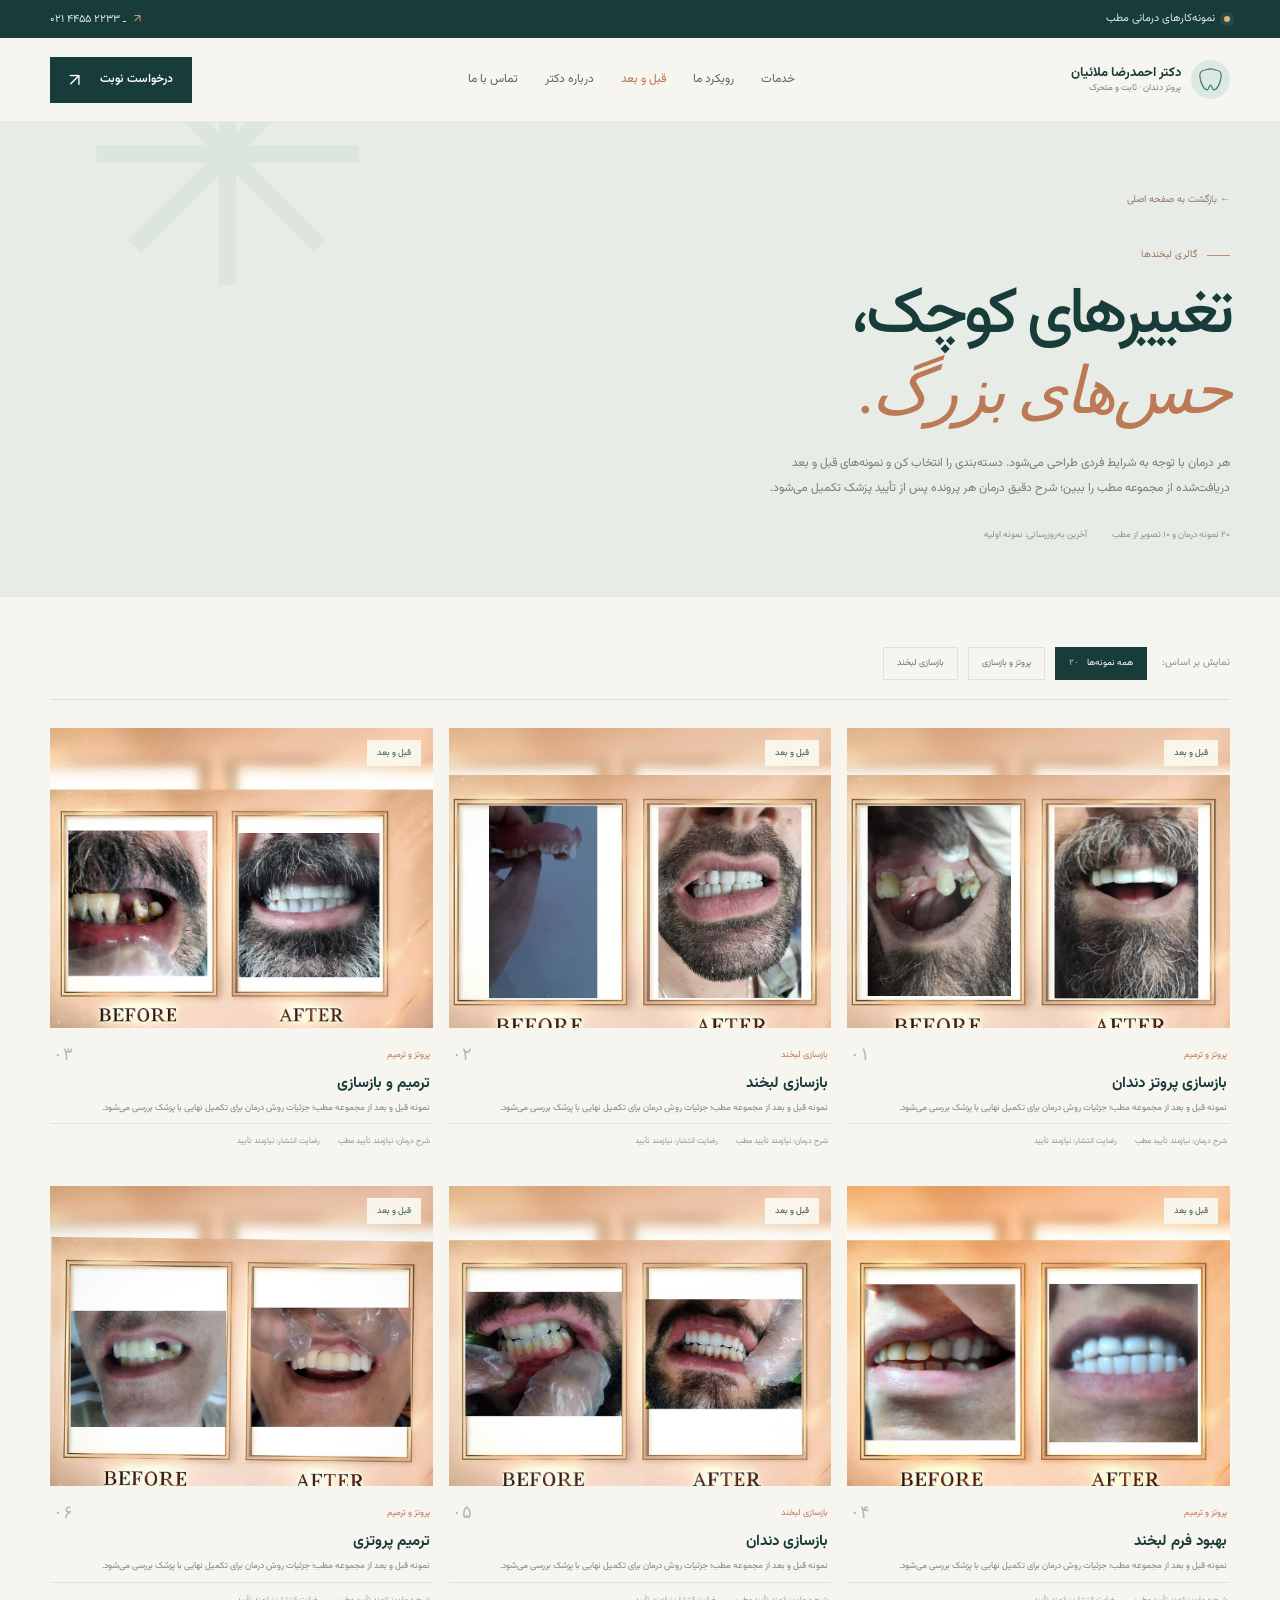
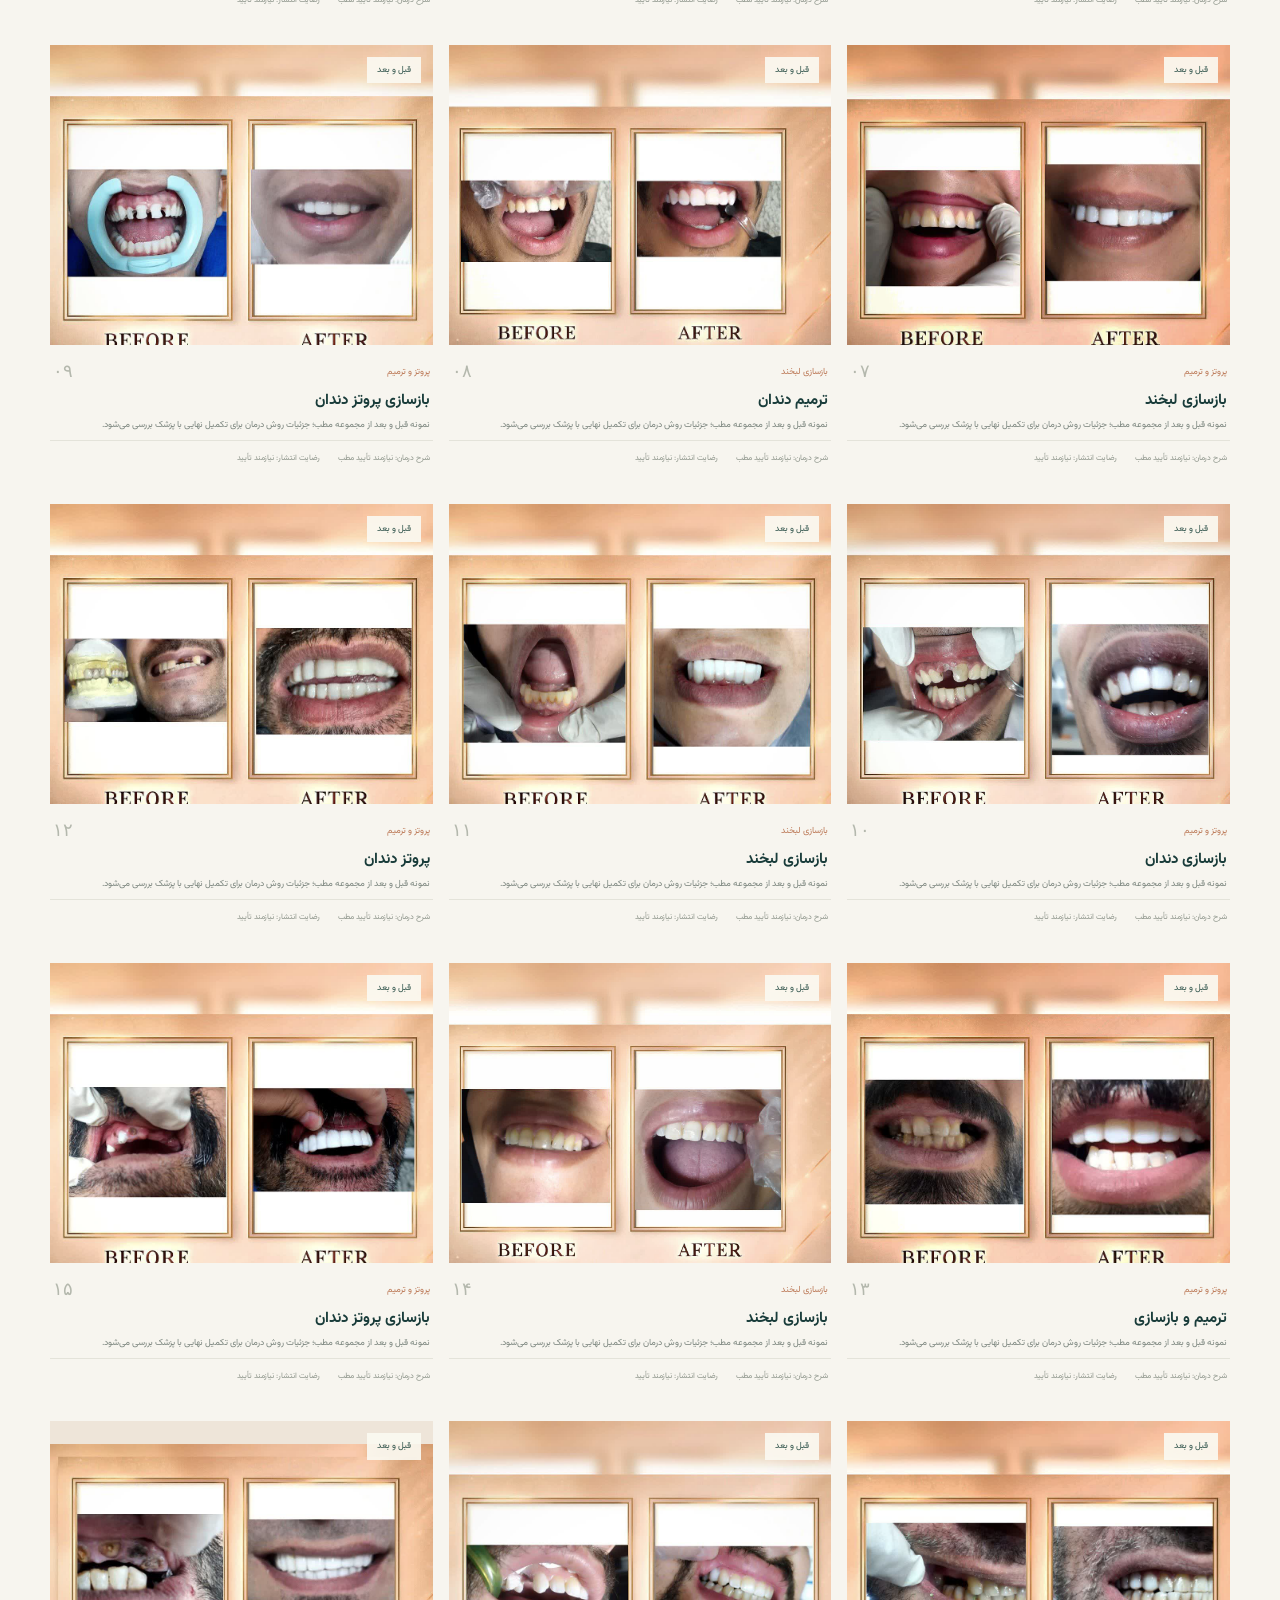
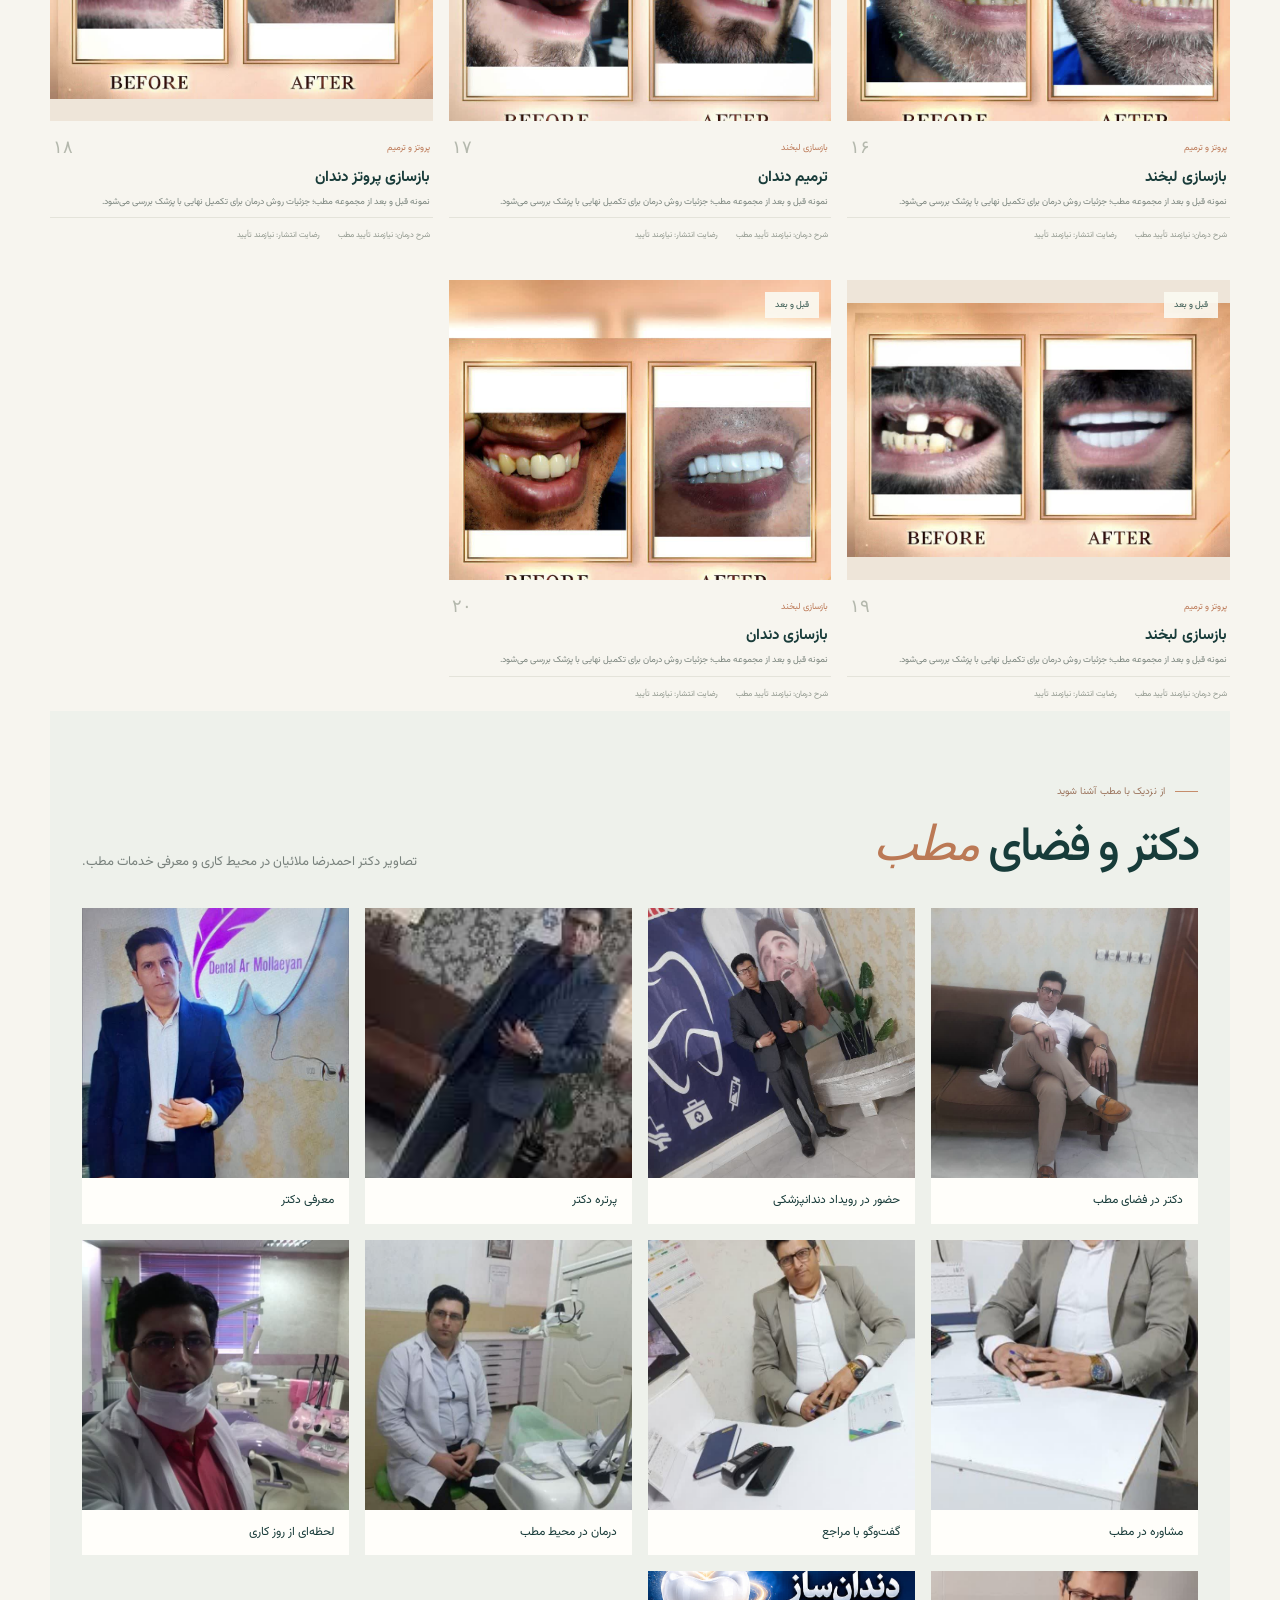
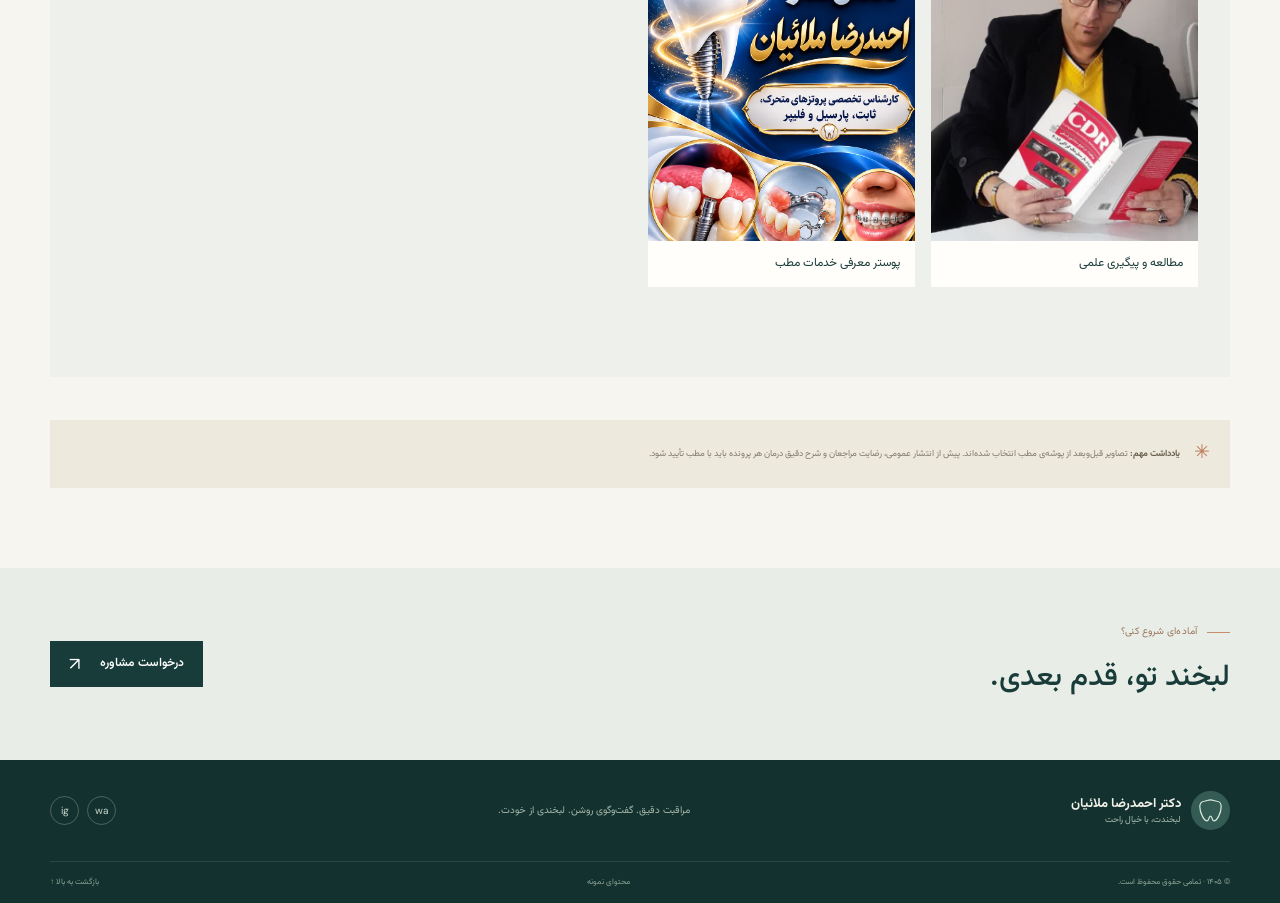
==== commit f2be1b63: "update website" ====
--- a/portfolio.html
+++ b/portfolio.html
@@ -1,21 +1,21 @@
-<!doctype html>
-<html lang="fa" dir="rtl"><head><meta charset="utf-8"><meta name="viewport" content="width=device-width, initial-scale=1"><meta name="theme-color" content="#f7f5ef"><meta name="description" content="گالری نمونه‌های قبل و بعد پروتز و بازسازی دندان در مطب دکتر احمدرضا ملائیان."><title>نمونه‌کارها | دکتر احمدرضا ملائیان</title><link rel="preconnect" href="https://fonts.googleapis.com"><link rel="preconnect" href="https://fonts.gstatic.com" crossorigin><link href="https://fonts.googleapis.com/css2?family=DM+Sans:wght@400;500;600;700&family=Vazirmatn:wght@300;400;500;600;700;800&display=swap" rel="stylesheet"><link rel="stylesheet" href="styles.css"></head><body class="portfolio-page"><div class="topline"><div class="container topline-inner"><span><i class="live-dot"></i> نمونه‌کارهای درمانی مطب</span><a href="tel:02122334455">۰۲۱ ـ ۲۲۳۳ ۴۴۵۵ <span class="arrow">↗</span></a></div></div><header class="site-header"><div class="container nav-wrap"><a class="brand" href="index.html"><span class="brand-mark"><svg viewBox="0 0 48 48"><path d="M24 5c-4.4 0-7.2 2.5-11 2.5C8.8 7.5 5 11.2 5 17c0 12.5 8.2 25.5 13 25.5 3.2 0 3-8.5 6-8.5s2.8 8.5 6 8.5C35 42.5 43 29.5 43 17c0-5.8-3.8-9.5-8-9.5C31.2 7.5 28.4 5 24 5Z"/></svg></span><span class="brand-copy"><b>دکتر احمدرضا ملائیان</b><small>پروتز دندان · ثابت و متحرک</small></span></a><button class="menu-toggle" aria-label="باز کردن منو" aria-expanded="false"><span></span><span></span></button><nav class="main-nav"><a href="index.html#services">خدمات</a><a href="index.html#approach">رویکرد ما</a><a class="active" href="portfolio.html">قبل و بعد</a><a href="index.html#doctor">درباره دکتر</a><a href="index.html#contact">تماس با ما</a></nav><a class="btn btn-dark nav-cta" href="index.html#booking">درخواست نوبت <span>↗</span></a></div></header><main><section class="portfolio-hero"><div class="container"><a class="back-link" href="index.html">← بازگشت به صفحه اصلی</a><div class="eyebrow"><span class="eyebrow-line"></span> گالری لبخندها</div><h1>تغییرهای کوچک،<br><em>حس‌های بزرگ.</em></h1><p>هر درمان با توجه به شرایط فردی طراحی می‌شود. دسته‌بندی را انتخاب کن و نمونه‌های قبل و بعد دریافت‌شده از مجموعه مطب را ببین؛ شرح دقیق درمان هر پرونده پس از تأیید پزشک تکمیل می‌شود.</p><div class="portfolio-meta"><span>۲۰ نمونه درمان</span><span>آخرین به‌روزرسانی: نمونه اولیه</span></div></div></section><section class="portfolio-list"><div class="container"><div class="filter-bar"><span>نمایش بر اساس:</span><button class="filter-chip active" data-filter="all">همه نمونه‌ها <b>۲۰</b></button><button class="filter-chip" data-filter="prosthetic">پروتز و بازسازی</button><button class="filter-chip" data-filter="smile">بازسازی لبخند</button></div><div class="case-grid"><article class="case-card" data-category="prosthetic"><div class="case-real"><img src="assets/cases/case-01.jpeg" alt="بازسازی پروتز دندان؛ تصویر قبل و بعد از مجموعه مطب، نمونه ۰۱" loading="lazy"><span class="case-real-badge">قبل و بعد</span></div><div class="case-info"><div><span class="case-category">پروتز و ترمیم</span><h2>بازسازی پروتز دندان</h2><p>نمونه قبل و بعد از مجموعه مطب؛ جزئیات روش درمان برای تکمیل نهایی با پزشک بررسی می‌شود.</p></div><span class="case-number">۰۱</span></div><div class="case-details"><span>شرح درمان: نیازمند تأیید مطب</span><span>رضایت انتشار: نیازمند تأیید</span></div></article>
-<article class="case-card" data-category="smile"><div class="case-real"><img src="assets/cases/case-02.jpeg" alt="بازسازی لبخند؛ تصویر قبل و بعد از مجموعه مطب، نمونه ۰۲" loading="lazy"><span class="case-real-badge">قبل و بعد</span></div><div class="case-info"><div><span class="case-category">بازسازی لبخند</span><h2>بازسازی لبخند</h2><p>نمونه قبل و بعد از مجموعه مطب؛ جزئیات روش درمان برای تکمیل نهایی با پزشک بررسی می‌شود.</p></div><span class="case-number">۰۲</span></div><div class="case-details"><span>شرح درمان: نیازمند تأیید مطب</span><span>رضایت انتشار: نیازمند تأیید</span></div></article>
-<article class="case-card" data-category="prosthetic"><div class="case-real"><img src="assets/cases/case-03.jpeg" alt="ترمیم و بازسازی؛ تصویر قبل و بعد از مجموعه مطب، نمونه ۰۳" loading="lazy"><span class="case-real-badge">قبل و بعد</span></div><div class="case-info"><div><span class="case-category">پروتز و ترمیم</span><h2>ترمیم و بازسازی</h2><p>نمونه قبل و بعد از مجموعه مطب؛ جزئیات روش درمان برای تکمیل نهایی با پزشک بررسی می‌شود.</p></div><span class="case-number">۰۳</span></div><div class="case-details"><span>شرح درمان: نیازمند تأیید مطب</span><span>رضایت انتشار: نیازمند تأیید</span></div></article>
-<article class="case-card" data-category="prosthetic"><div class="case-real"><img src="assets/cases/case-04.jpeg" alt="بهبود فرم لبخند؛ تصویر قبل و بعد از مجموعه مطب، نمونه ۰۴" loading="lazy"><span class="case-real-badge">قبل و بعد</span></div><div class="case-info"><div><span class="case-category">پروتز و ترمیم</span><h2>بهبود فرم لبخند</h2><p>نمونه قبل و بعد از مجموعه مطب؛ جزئیات روش درمان برای تکمیل نهایی با پزشک بررسی می‌شود.</p></div><span class="case-number">۰۴</span></div><div class="case-details"><span>شرح درمان: نیازمند تأیید مطب</span><span>رضایت انتشار: نیازمند تأیید</span></div></article>
-<article class="case-card" data-category="smile"><div class="case-real"><img src="assets/cases/case-05.jpeg" alt="بازسازی دندان؛ تصویر قبل و بعد از مجموعه مطب، نمونه ۰۵" loading="lazy"><span class="case-real-badge">قبل و بعد</span></div><div class="case-info"><div><span class="case-category">بازسازی لبخند</span><h2>بازسازی دندان</h2><p>نمونه قبل و بعد از مجموعه مطب؛ جزئیات روش درمان برای تکمیل نهایی با پزشک بررسی می‌شود.</p></div><span class="case-number">۰۵</span></div><div class="case-details"><span>شرح درمان: نیازمند تأیید مطب</span><span>رضایت انتشار: نیازمند تأیید</span></div></article>
-<article class="case-card" data-category="prosthetic"><div class="case-real"><img src="assets/cases/case-06.jpeg" alt="ترمیم پروتزی؛ تصویر قبل و بعد از مجموعه مطب، نمونه ۰۶" loading="lazy"><span class="case-real-badge">قبل و بعد</span></div><div class="case-info"><div><span class="case-category">پروتز و ترمیم</span><h2>ترمیم پروتزی</h2><p>نمونه قبل و بعد از مجموعه مطب؛ جزئیات روش درمان برای تکمیل نهایی با پزشک بررسی می‌شود.</p></div><span class="case-number">۰۶</span></div><div class="case-details"><span>شرح درمان: نیازمند تأیید مطب</span><span>رضایت انتشار: نیازمند تأیید</span></div></article>
-<article class="case-card" data-category="prosthetic"><div class="case-real"><img src="assets/cases/case-07.jpeg" alt="بازسازی لبخند؛ تصویر قبل و بعد از مجموعه مطب، نمونه ۰۷" loading="lazy"><span class="case-real-badge">قبل و بعد</span></div><div class="case-info"><div><span class="case-category">پروتز و ترمیم</span><h2>بازسازی لبخند</h2><p>نمونه قبل و بعد از مجموعه مطب؛ جزئیات روش درمان برای تکمیل نهایی با پزشک بررسی می‌شود.</p></div><span class="case-number">۰۷</span></div><div class="case-details"><span>شرح درمان: نیازمند تأیید مطب</span><span>رضایت انتشار: نیازمند تأیید</span></div></article>
-<article class="case-card" data-category="smile"><div class="case-real"><img src="assets/cases/case-08.jpeg" alt="ترمیم دندان؛ تصویر قبل و بعد از مجموعه مطب، نمونه ۰۸" loading="lazy"><span class="case-real-badge">قبل و بعد</span></div><div class="case-info"><div><span class="case-category">بازسازی لبخند</span><h2>ترمیم دندان</h2><p>نمونه قبل و بعد از مجموعه مطب؛ جزئیات روش درمان برای تکمیل نهایی با پزشک بررسی می‌شود.</p></div><span class="case-number">۰۸</span></div><div class="case-details"><span>شرح درمان: نیازمند تأیید مطب</span><span>رضایت انتشار: نیازمند تأیید</span></div></article>
-<article class="case-card" data-category="prosthetic"><div class="case-real"><img src="assets/cases/case-09.jpeg" alt="بازسازی پروتز دندان؛ تصویر قبل و بعد از مجموعه مطب، نمونه ۰۹" loading="lazy"><span class="case-real-badge">قبل و بعد</span></div><div class="case-info"><div><span class="case-category">پروتز و ترمیم</span><h2>بازسازی پروتز دندان</h2><p>نمونه قبل و بعد از مجموعه مطب؛ جزئیات روش درمان برای تکمیل نهایی با پزشک بررسی می‌شود.</p></div><span class="case-number">۰۹</span></div><div class="case-details"><span>شرح درمان: نیازمند تأیید مطب</span><span>رضایت انتشار: نیازمند تأیید</span></div></article>
-<article class="case-card" data-category="prosthetic"><div class="case-real"><img src="assets/cases/case-10.jpeg" alt="بازسازی دندان؛ تصویر قبل و بعد از مجموعه مطب، نمونه ۱۰" loading="lazy"><span class="case-real-badge">قبل و بعد</span></div><div class="case-info"><div><span class="case-category">پروتز و ترمیم</span><h2>بازسازی دندان</h2><p>نمونه قبل و بعد از مجموعه مطب؛ جزئیات روش درمان برای تکمیل نهایی با پزشک بررسی می‌شود.</p></div><span class="case-number">۱۰</span></div><div class="case-details"><span>شرح درمان: نیازمند تأیید مطب</span><span>رضایت انتشار: نیازمند تأیید</span></div></article>
-<article class="case-card" data-category="smile"><div class="case-real"><img src="assets/cases/case-11.jpeg" alt="بازسازی لبخند؛ تصویر قبل و بعد از مجموعه مطب، نمونه ۱۱" loading="lazy"><span class="case-real-badge">قبل و بعد</span></div><div class="case-info"><div><span class="case-category">بازسازی لبخند</span><h2>بازسازی لبخند</h2><p>نمونه قبل و بعد از مجموعه مطب؛ جزئیات روش درمان برای تکمیل نهایی با پزشک بررسی می‌شود.</p></div><span class="case-number">۱۱</span></div><div class="case-details"><span>شرح درمان: نیازمند تأیید مطب</span><span>رضایت انتشار: نیازمند تأیید</span></div></article>
-<article class="case-card" data-category="prosthetic"><div class="case-real"><img src="assets/cases/case-12.jpeg" alt="پروتز دندان؛ تصویر قبل و بعد از مجموعه مطب، نمونه ۱۲" loading="lazy"><span class="case-real-badge">قبل و بعد</span></div><div class="case-info"><div><span class="case-category">پروتز و ترمیم</span><h2>پروتز دندان</h2><p>نمونه قبل و بعد از مجموعه مطب؛ جزئیات روش درمان برای تکمیل نهایی با پزشک بررسی می‌شود.</p></div><span class="case-number">۱۲</span></div><div class="case-details"><span>شرح درمان: نیازمند تأیید مطب</span><span>رضایت انتشار: نیازمند تأیید</span></div></article>
-<article class="case-card" data-category="prosthetic"><div class="case-real"><img src="assets/cases/case-13.jpeg" alt="ترمیم و بازسازی؛ تصویر قبل و بعد از مجموعه مطب، نمونه ۱۳" loading="lazy"><span class="case-real-badge">قبل و بعد</span></div><div class="case-info"><div><span class="case-category">پروتز و ترمیم</span><h2>ترمیم و بازسازی</h2><p>نمونه قبل و بعد از مجموعه مطب؛ جزئیات روش درمان برای تکمیل نهایی با پزشک بررسی می‌شود.</p></div><span class="case-number">۱۳</span></div><div class="case-details"><span>شرح درمان: نیازمند تأیید مطب</span><span>رضایت انتشار: نیازمند تأیید</span></div></article>
-<article class="case-card" data-category="smile"><div class="case-real"><img src="assets/cases/case-14.jpeg" alt="بازسازی لبخند؛ تصویر قبل و بعد از مجموعه مطب، نمونه ۱۴" loading="lazy"><span class="case-real-badge">قبل و بعد</span></div><div class="case-info"><div><span class="case-category">بازسازی لبخند</span><h2>بازسازی لبخند</h2><p>نمونه قبل و بعد از مجموعه مطب؛ جزئیات روش درمان برای تکمیل نهایی با پزشک بررسی می‌شود.</p></div><span class="case-number">۱۴</span></div><div class="case-details"><span>شرح درمان: نیازمند تأیید مطب</span><span>رضایت انتشار: نیازمند تأیید</span></div></article>
-<article class="case-card" data-category="prosthetic"><div class="case-real"><img src="assets/cases/case-15.jpeg" alt="بازسازی پروتز دندان؛ تصویر قبل و بعد از مجموعه مطب، نمونه ۱۵" loading="lazy"><span class="case-real-badge">قبل و بعد</span></div><div class="case-info"><div><span class="case-category">پروتز و ترمیم</span><h2>بازسازی پروتز دندان</h2><p>نمونه قبل و بعد از مجموعه مطب؛ جزئیات روش درمان برای تکمیل نهایی با پزشک بررسی می‌شود.</p></div><span class="case-number">۱۵</span></div><div class="case-details"><span>شرح درمان: نیازمند تأیید مطب</span><span>رضایت انتشار: نیازمند تأیید</span></div></article>
-<article class="case-card" data-category="prosthetic"><div class="case-real"><img src="assets/cases/case-16.jpeg" alt="بازسازی لبخند؛ تصویر قبل و بعد از مجموعه مطب، نمونه ۱۶" loading="lazy"><span class="case-real-badge">قبل و بعد</span></div><div class="case-info"><div><span class="case-category">پروتز و ترمیم</span><h2>بازسازی لبخند</h2><p>نمونه قبل و بعد از مجموعه مطب؛ جزئیات روش درمان برای تکمیل نهایی با پزشک بررسی می‌شود.</p></div><span class="case-number">۱۶</span></div><div class="case-details"><span>شرح درمان: نیازمند تأیید مطب</span><span>رضایت انتشار: نیازمند تأیید</span></div></article>
-<article class="case-card" data-category="smile"><div class="case-real"><img src="assets/cases/case-17.jpeg" alt="ترمیم دندان؛ تصویر قبل و بعد از مجموعه مطب، نمونه ۱۷" loading="lazy"><span class="case-real-badge">قبل و بعد</span></div><div class="case-info"><div><span class="case-category">بازسازی لبخند</span><h2>ترمیم دندان</h2><p>نمونه قبل و بعد از مجموعه مطب؛ جزئیات روش درمان برای تکمیل نهایی با پزشک بررسی می‌شود.</p></div><span class="case-number">۱۷</span></div><div class="case-details"><span>شرح درمان: نیازمند تأیید مطب</span><span>رضایت انتشار: نیازمند تأیید</span></div></article>
-<article class="case-card" data-category="prosthetic"><div class="case-real"><img src="assets/cases/case-18.jpeg" alt="بازسازی پروتز دندان؛ تصویر قبل و بعد از مجموعه مطب، نمونه ۱۸" loading="lazy"><span class="case-real-badge">قبل و بعد</span></div><div class="case-info"><div><span class="case-category">پروتز و ترمیم</span><h2>بازسازی پروتز دندان</h2><p>نمونه قبل و بعد از مجموعه مطب؛ جزئیات روش درمان برای تکمیل نهایی با پزشک بررسی می‌شود.</p></div><span class="case-number">۱۸</span></div><div class="case-details"><span>شرح درمان: نیازمند تأیید مطب</span><span>رضایت انتشار: نیازمند تأیید</span></div></article>
-<article class="case-card" data-category="prosthetic"><div class="case-real"><img src="assets/cases/case-19.jpeg" alt="بازسازی لبخند؛ تصویر قبل و بعد از مجموعه مطب، نمونه ۱۹" loading="lazy"><span class="case-real-badge">قبل و بعد</span></div><div class="case-info"><div><span class="case-category">پروتز و ترمیم</span><h2>بازسازی لبخند</h2><p>نمونه قبل و بعد از مجموعه مطب؛ جزئیات روش درمان برای تکمیل نهایی با پزشک بررسی می‌شود.</p></div><span class="case-number">۱۹</span></div><div class="case-details"><span>شرح درمان: نیازمند تأیید مطب</span><span>رضایت انتشار: نیازمند تأیید</span></div></article>
-<article class="case-card" data-category="smile"><div class="case-real"><img src="assets/cases/case-20.jpeg" alt="بازسازی دندان؛ تصویر قبل و بعد از مجموعه مطب، نمونه ۲۰" loading="lazy"><span class="case-real-badge">قبل و بعد</span></div><div class="case-info"><div><span class="case-category">بازسازی لبخند</span><h2>بازسازی دندان</h2><p>نمونه قبل و بعد از مجموعه مطب؛ جزئیات روش درمان برای تکمیل نهایی با پزشک بررسی می‌شود.</p></div><span class="case-number">۲۰</span></div><div class="case-details"><span>شرح درمان: نیازمند تأیید مطب</span><span>رضایت انتشار: نیازمند تأیید</span></div></article></div><div class="portfolio-disclaimer"><span>✳</span><p><b>یادداشت مهم:</b> تصاویر قبل‌و‌بعد از پوشه‌ی مطب انتخاب شده‌اند. پیش از انتشار عمومی، رضایت مراجعان و شرح دقیق درمان هر پرونده باید با مطب تأیید شود.</p></div></div></section><section class="portfolio-cta"><div class="container portfolio-cta-inner"><div><div class="eyebrow"><span class="eyebrow-line"></span> آماده‌ای شروع کنی؟</div><h2>لبخند تو، قدم بعدی.</h2></div><a class="btn btn-dark" href="index.html#booking">درخواست مشاوره <span>↗</span></a></div></section></main><footer class="site-footer"><div class="container footer-top"><a class="brand footer-brand" href="index.html"><span class="brand-mark"><svg viewBox="0 0 48 48"><path d="M24 5c-4.4 0-7.2 2.5-11 2.5C8.8 7.5 5 11.2 5 17c0 12.5 8.2 25.5 13 25.5 3.2 0 3-8.5 6-8.5s2.8 8.5 6 8.5C35 42.5 43 29.5 43 17c0-5.8-3.8-9.5-8-9.5C31.2 7.5 28.4 5 24 5Z"/></svg></span><span class="brand-copy"><b>دکتر احمدرضا ملائیان</b><small>لبخندت، با خیال راحت</small></span></a><p>مراقبت دقیق. گفت‌وگوی روشن. لبخندی از خودت.</p><div class="footer-social"><a href="index.html#contact">ig</a><a href="index.html#contact">wa</a></div></div><div class="container footer-bottom"><span>© ۱۴۰۵ · تمامی حقوق محفوظ است.</span><span>محتوای نمونه</span><a href="#top">بازگشت به بالا ↑</a></div></footer><a class="mobile-booking" href="index.html#booking">درخواست نوبت <span>↗</span></a><script src="script.js"></script></body></html>+<!doctype html>
+<html lang="fa" dir="rtl"><head><meta charset="utf-8"><meta name="viewport" content="width=device-width, initial-scale=1"><meta name="theme-color" content="#f7f5ef"><meta name="description" content="گالری نمونه‌های قبل و بعد پروتز و بازسازی دندان در مطب دکتر احمدرضا ملائیان."><title>نمونه‌کارها | دکتر احمدرضا ملائیان</title><link rel="preconnect" href="https://fonts.googleapis.com"><link rel="preconnect" href="https://fonts.gstatic.com" crossorigin><link href="https://fonts.googleapis.com/css2?family=DM+Sans:wght@400;500;600;700&family=Vazirmatn:wght@300;400;500;600;700;800&display=swap" rel="stylesheet"><link rel="stylesheet" href="styles.css"></head><body class="portfolio-page"><div class="topline"><div class="container topline-inner"><span><i class="live-dot"></i> نمونه‌کارهای درمانی مطب</span><a href="tel:02122334455">۰۲۱ ـ ۲۲۳۳ ۴۴۵۵ <span class="arrow">↗</span></a></div></div><header class="site-header"><div class="container nav-wrap"><a class="brand" href="index.html"><span class="brand-mark"><svg viewBox="0 0 48 48"><path d="M24 5c-4.4 0-7.2 2.5-11 2.5C8.8 7.5 5 11.2 5 17c0 12.5 8.2 25.5 13 25.5 3.2 0 3-8.5 6-8.5s2.8 8.5 6 8.5C35 42.5 43 29.5 43 17c0-5.8-3.8-9.5-8-9.5C31.2 7.5 28.4 5 24 5Z"/></svg></span><span class="brand-copy"><b>دکتر احمدرضا ملائیان</b><small>پروتز دندان · ثابت و متحرک</small></span></a><button class="menu-toggle" aria-label="باز کردن منو" aria-expanded="false"><span></span><span></span></button><nav class="main-nav"><a href="index.html#services">خدمات</a><a href="index.html#approach">رویکرد ما</a><a class="active" href="portfolio.html">قبل و بعد</a><a href="index.html#doctor">درباره دکتر</a><a href="index.html#contact">تماس با ما</a></nav><a class="btn btn-dark nav-cta" href="index.html#booking">درخواست نوبت <span>↗</span></a></div></header><main><section class="portfolio-hero"><div class="container"><a class="back-link" href="index.html">← بازگشت به صفحه اصلی</a><div class="eyebrow"><span class="eyebrow-line"></span> گالری لبخندها</div><h1>تغییرهای کوچک،<br><em>حس‌های بزرگ.</em></h1><p>هر درمان با توجه به شرایط فردی طراحی می‌شود. دسته‌بندی را انتخاب کن و نمونه‌های قبل و بعد دریافت‌شده از مجموعه مطب را ببین؛ شرح دقیق درمان هر پرونده پس از تأیید پزشک تکمیل می‌شود.</p><div class="portfolio-meta"><span>۲۰ نمونه درمان و ۱۰ تصویر از مطب</span><span>آخرین به‌روزرسانی: نمونه اولیه</span></div></div></section><section class="portfolio-list"><div class="container"><div class="filter-bar"><span>نمایش بر اساس:</span><button class="filter-chip active" data-filter="all">همه نمونه‌ها <b>۲۰</b></button><button class="filter-chip" data-filter="prosthetic">پروتز و بازسازی</button><button class="filter-chip" data-filter="smile">بازسازی لبخند</button></div><div class="case-grid"><article class="case-card" data-category="prosthetic"><div class="case-real"><img src="assets/cases/case-01.jpeg" alt="بازسازی پروتز دندان؛ تصویر قبل و بعد از مجموعه مطب، نمونه ۰۱" loading="lazy"><span class="case-real-badge">قبل و بعد</span></div><div class="case-info"><div><span class="case-category">پروتز و ترمیم</span><h2>بازسازی پروتز دندان</h2><p>نمونه قبل و بعد از مجموعه مطب؛ جزئیات روش درمان برای تکمیل نهایی با پزشک بررسی می‌شود.</p></div><span class="case-number">۰۱</span></div><div class="case-details"><span>شرح درمان: نیازمند تأیید مطب</span><span>رضایت انتشار: نیازمند تأیید</span></div></article>
+<article class="case-card" data-category="smile"><div class="case-real"><img src="assets/cases/case-02.jpeg" alt="بازسازی لبخند؛ تصویر قبل و بعد از مجموعه مطب، نمونه ۰۲" loading="lazy"><span class="case-real-badge">قبل و بعد</span></div><div class="case-info"><div><span class="case-category">بازسازی لبخند</span><h2>بازسازی لبخند</h2><p>نمونه قبل و بعد از مجموعه مطب؛ جزئیات روش درمان برای تکمیل نهایی با پزشک بررسی می‌شود.</p></div><span class="case-number">۰۲</span></div><div class="case-details"><span>شرح درمان: نیازمند تأیید مطب</span><span>رضایت انتشار: نیازمند تأیید</span></div></article>
+<article class="case-card" data-category="prosthetic"><div class="case-real"><img src="assets/cases/case-03.jpeg" alt="ترمیم و بازسازی؛ تصویر قبل و بعد از مجموعه مطب، نمونه ۰۳" loading="lazy"><span class="case-real-badge">قبل و بعد</span></div><div class="case-info"><div><span class="case-category">پروتز و ترمیم</span><h2>ترمیم و بازسازی</h2><p>نمونه قبل و بعد از مجموعه مطب؛ جزئیات روش درمان برای تکمیل نهایی با پزشک بررسی می‌شود.</p></div><span class="case-number">۰۳</span></div><div class="case-details"><span>شرح درمان: نیازمند تأیید مطب</span><span>رضایت انتشار: نیازمند تأیید</span></div></article>
+<article class="case-card" data-category="prosthetic"><div class="case-real"><img src="assets/cases/case-04.jpeg" alt="بهبود فرم لبخند؛ تصویر قبل و بعد از مجموعه مطب، نمونه ۰۴" loading="lazy"><span class="case-real-badge">قبل و بعد</span></div><div class="case-info"><div><span class="case-category">پروتز و ترمیم</span><h2>بهبود فرم لبخند</h2><p>نمونه قبل و بعد از مجموعه مطب؛ جزئیات روش درمان برای تکمیل نهایی با پزشک بررسی می‌شود.</p></div><span class="case-number">۰۴</span></div><div class="case-details"><span>شرح درمان: نیازمند تأیید مطب</span><span>رضایت انتشار: نیازمند تأیید</span></div></article>
+<article class="case-card" data-category="smile"><div class="case-real"><img src="assets/cases/case-05.jpeg" alt="بازسازی دندان؛ تصویر قبل و بعد از مجموعه مطب، نمونه ۰۵" loading="lazy"><span class="case-real-badge">قبل و بعد</span></div><div class="case-info"><div><span class="case-category">بازسازی لبخند</span><h2>بازسازی دندان</h2><p>نمونه قبل و بعد از مجموعه مطب؛ جزئیات روش درمان برای تکمیل نهایی با پزشک بررسی می‌شود.</p></div><span class="case-number">۰۵</span></div><div class="case-details"><span>شرح درمان: نیازمند تأیید مطب</span><span>رضایت انتشار: نیازمند تأیید</span></div></article>
+<article class="case-card" data-category="prosthetic"><div class="case-real"><img src="assets/cases/case-06.jpeg" alt="ترمیم پروتزی؛ تصویر قبل و بعد از مجموعه مطب، نمونه ۰۶" loading="lazy"><span class="case-real-badge">قبل و بعد</span></div><div class="case-info"><div><span class="case-category">پروتز و ترمیم</span><h2>ترمیم پروتزی</h2><p>نمونه قبل و بعد از مجموعه مطب؛ جزئیات روش درمان برای تکمیل نهایی با پزشک بررسی می‌شود.</p></div><span class="case-number">۰۶</span></div><div class="case-details"><span>شرح درمان: نیازمند تأیید مطب</span><span>رضایت انتشار: نیازمند تأیید</span></div></article>
+<article class="case-card" data-category="prosthetic"><div class="case-real"><img src="assets/cases/case-07.jpeg" alt="بازسازی لبخند؛ تصویر قبل و بعد از مجموعه مطب، نمونه ۰۷" loading="lazy"><span class="case-real-badge">قبل و بعد</span></div><div class="case-info"><div><span class="case-category">پروتز و ترمیم</span><h2>بازسازی لبخند</h2><p>نمونه قبل و بعد از مجموعه مطب؛ جزئیات روش درمان برای تکمیل نهایی با پزشک بررسی می‌شود.</p></div><span class="case-number">۰۷</span></div><div class="case-details"><span>شرح درمان: نیازمند تأیید مطب</span><span>رضایت انتشار: نیازمند تأیید</span></div></article>
+<article class="case-card" data-category="smile"><div class="case-real"><img src="assets/cases/case-08.jpeg" alt="ترمیم دندان؛ تصویر قبل و بعد از مجموعه مطب، نمونه ۰۸" loading="lazy"><span class="case-real-badge">قبل و بعد</span></div><div class="case-info"><div><span class="case-category">بازسازی لبخند</span><h2>ترمیم دندان</h2><p>نمونه قبل و بعد از مجموعه مطب؛ جزئیات روش درمان برای تکمیل نهایی با پزشک بررسی می‌شود.</p></div><span class="case-number">۰۸</span></div><div class="case-details"><span>شرح درمان: نیازمند تأیید مطب</span><span>رضایت انتشار: نیازمند تأیید</span></div></article>
+<article class="case-card" data-category="prosthetic"><div class="case-real"><img src="assets/cases/case-09.jpeg" alt="بازسازی پروتز دندان؛ تصویر قبل و بعد از مجموعه مطب، نمونه ۰۹" loading="lazy"><span class="case-real-badge">قبل و بعد</span></div><div class="case-info"><div><span class="case-category">پروتز و ترمیم</span><h2>بازسازی پروتز دندان</h2><p>نمونه قبل و بعد از مجموعه مطب؛ جزئیات روش درمان برای تکمیل نهایی با پزشک بررسی می‌شود.</p></div><span class="case-number">۰۹</span></div><div class="case-details"><span>شرح درمان: نیازمند تأیید مطب</span><span>رضایت انتشار: نیازمند تأیید</span></div></article>
+<article class="case-card" data-category="prosthetic"><div class="case-real"><img src="assets/cases/case-10.jpeg" alt="بازسازی دندان؛ تصویر قبل و بعد از مجموعه مطب، نمونه ۱۰" loading="lazy"><span class="case-real-badge">قبل و بعد</span></div><div class="case-info"><div><span class="case-category">پروتز و ترمیم</span><h2>بازسازی دندان</h2><p>نمونه قبل و بعد از مجموعه مطب؛ جزئیات روش درمان برای تکمیل نهایی با پزشک بررسی می‌شود.</p></div><span class="case-number">۱۰</span></div><div class="case-details"><span>شرح درمان: نیازمند تأیید مطب</span><span>رضایت انتشار: نیازمند تأیید</span></div></article>
+<article class="case-card" data-category="smile"><div class="case-real"><img src="assets/cases/case-11.jpeg" alt="بازسازی لبخند؛ تصویر قبل و بعد از مجموعه مطب، نمونه ۱۱" loading="lazy"><span class="case-real-badge">قبل و بعد</span></div><div class="case-info"><div><span class="case-category">بازسازی لبخند</span><h2>بازسازی لبخند</h2><p>نمونه قبل و بعد از مجموعه مطب؛ جزئیات روش درمان برای تکمیل نهایی با پزشک بررسی می‌شود.</p></div><span class="case-number">۱۱</span></div><div class="case-details"><span>شرح درمان: نیازمند تأیید مطب</span><span>رضایت انتشار: نیازمند تأیید</span></div></article>
+<article class="case-card" data-category="prosthetic"><div class="case-real"><img src="assets/cases/case-12.jpeg" alt="پروتز دندان؛ تصویر قبل و بعد از مجموعه مطب، نمونه ۱۲" loading="lazy"><span class="case-real-badge">قبل و بعد</span></div><div class="case-info"><div><span class="case-category">پروتز و ترمیم</span><h2>پروتز دندان</h2><p>نمونه قبل و بعد از مجموعه مطب؛ جزئیات روش درمان برای تکمیل نهایی با پزشک بررسی می‌شود.</p></div><span class="case-number">۱۲</span></div><div class="case-details"><span>شرح درمان: نیازمند تأیید مطب</span><span>رضایت انتشار: نیازمند تأیید</span></div></article>
+<article class="case-card" data-category="prosthetic"><div class="case-real"><img src="assets/cases/case-13.jpeg" alt="ترمیم و بازسازی؛ تصویر قبل و بعد از مجموعه مطب، نمونه ۱۳" loading="lazy"><span class="case-real-badge">قبل و بعد</span></div><div class="case-info"><div><span class="case-category">پروتز و ترمیم</span><h2>ترمیم و بازسازی</h2><p>نمونه قبل و بعد از مجموعه مطب؛ جزئیات روش درمان برای تکمیل نهایی با پزشک بررسی می‌شود.</p></div><span class="case-number">۱۳</span></div><div class="case-details"><span>شرح درمان: نیازمند تأیید مطب</span><span>رضایت انتشار: نیازمند تأیید</span></div></article>
+<article class="case-card" data-category="smile"><div class="case-real"><img src="assets/cases/case-14.jpeg" alt="بازسازی لبخند؛ تصویر قبل و بعد از مجموعه مطب، نمونه ۱۴" loading="lazy"><span class="case-real-badge">قبل و بعد</span></div><div class="case-info"><div><span class="case-category">بازسازی لبخند</span><h2>بازسازی لبخند</h2><p>نمونه قبل و بعد از مجموعه مطب؛ جزئیات روش درمان برای تکمیل نهایی با پزشک بررسی می‌شود.</p></div><span class="case-number">۱۴</span></div><div class="case-details"><span>شرح درمان: نیازمند تأیید مطب</span><span>رضایت انتشار: نیازمند تأیید</span></div></article>
+<article class="case-card" data-category="prosthetic"><div class="case-real"><img src="assets/cases/case-15.jpeg" alt="بازسازی پروتز دندان؛ تصویر قبل و بعد از مجموعه مطب، نمونه ۱۵" loading="lazy"><span class="case-real-badge">قبل و بعد</span></div><div class="case-info"><div><span class="case-category">پروتز و ترمیم</span><h2>بازسازی پروتز دندان</h2><p>نمونه قبل و بعد از مجموعه مطب؛ جزئیات روش درمان برای تکمیل نهایی با پزشک بررسی می‌شود.</p></div><span class="case-number">۱۵</span></div><div class="case-details"><span>شرح درمان: نیازمند تأیید مطب</span><span>رضایت انتشار: نیازمند تأیید</span></div></article>
+<article class="case-card" data-category="prosthetic"><div class="case-real"><img src="assets/cases/case-16.jpeg" alt="بازسازی لبخند؛ تصویر قبل و بعد از مجموعه مطب، نمونه ۱۶" loading="lazy"><span class="case-real-badge">قبل و بعد</span></div><div class="case-info"><div><span class="case-category">پروتز و ترمیم</span><h2>بازسازی لبخند</h2><p>نمونه قبل و بعد از مجموعه مطب؛ جزئیات روش درمان برای تکمیل نهایی با پزشک بررسی می‌شود.</p></div><span class="case-number">۱۶</span></div><div class="case-details"><span>شرح درمان: نیازمند تأیید مطب</span><span>رضایت انتشار: نیازمند تأیید</span></div></article>
+<article class="case-card" data-category="smile"><div class="case-real"><img src="assets/cases/case-17.jpeg" alt="ترمیم دندان؛ تصویر قبل و بعد از مجموعه مطب، نمونه ۱۷" loading="lazy"><span class="case-real-badge">قبل و بعد</span></div><div class="case-info"><div><span class="case-category">بازسازی لبخند</span><h2>ترمیم دندان</h2><p>نمونه قبل و بعد از مجموعه مطب؛ جزئیات روش درمان برای تکمیل نهایی با پزشک بررسی می‌شود.</p></div><span class="case-number">۱۷</span></div><div class="case-details"><span>شرح درمان: نیازمند تأیید مطب</span><span>رضایت انتشار: نیازمند تأیید</span></div></article>
+<article class="case-card" data-category="prosthetic"><div class="case-real"><img src="assets/cases/case-18.jpeg" alt="بازسازی پروتز دندان؛ تصویر قبل و بعد از مجموعه مطب، نمونه ۱۸" loading="lazy"><span class="case-real-badge">قبل و بعد</span></div><div class="case-info"><div><span class="case-category">پروتز و ترمیم</span><h2>بازسازی پروتز دندان</h2><p>نمونه قبل و بعد از مجموعه مطب؛ جزئیات روش درمان برای تکمیل نهایی با پزشک بررسی می‌شود.</p></div><span class="case-number">۱۸</span></div><div class="case-details"><span>شرح درمان: نیازمند تأیید مطب</span><span>رضایت انتشار: نیازمند تأیید</span></div></article>
+<article class="case-card" data-category="prosthetic"><div class="case-real"><img src="assets/cases/case-19.jpeg" alt="بازسازی لبخند؛ تصویر قبل و بعد از مجموعه مطب، نمونه ۱۹" loading="lazy"><span class="case-real-badge">قبل و بعد</span></div><div class="case-info"><div><span class="case-category">پروتز و ترمیم</span><h2>بازسازی لبخند</h2><p>نمونه قبل و بعد از مجموعه مطب؛ جزئیات روش درمان برای تکمیل نهایی با پزشک بررسی می‌شود.</p></div><span class="case-number">۱۹</span></div><div class="case-details"><span>شرح درمان: نیازمند تأیید مطب</span><span>رضایت انتشار: نیازمند تأیید</span></div></article>
+<article class="case-card" data-category="smile"><div class="case-real"><img src="assets/cases/case-20.jpeg" alt="بازسازی دندان؛ تصویر قبل و بعد از مجموعه مطب، نمونه ۲۰" loading="lazy"><span class="case-real-badge">قبل و بعد</span></div><div class="case-info"><div><span class="case-category">بازسازی لبخند</span><h2>بازسازی دندان</h2><p>نمونه قبل و بعد از مجموعه مطب؛ جزئیات روش درمان برای تکمیل نهایی با پزشک بررسی می‌شود.</p></div><span class="case-number">۲۰</span></div><div class="case-details"><span>شرح درمان: نیازمند تأیید مطب</span><span>رضایت انتشار: نیازمند تأیید</span></div></article></div><section class="doctor-gallery-section"><div class="container"><div class="section-heading"><div><div class="eyebrow"><span class="eyebrow-line"></span> از نزدیک با مطب آشنا شوید</div><h2>دکتر و فضای <em>مطب</em></h2></div><p>تصاویر دکتر احمدرضا ملائیان در محیط کاری و معرفی خدمات مطب.</p></div><div class="doctor-gallery-grid"><figure class="doctor-gallery-card"><img src="assets/doctor-gallery/photo_31273637359_x.jpeg" alt="دکتر در فضای مطب؛ دکتر احمدرضا ملائیان" loading="lazy"><figcaption>دکتر در فضای مطب</figcaption></figure><figure class="doctor-gallery-card"><img src="assets/doctor-gallery/photo_31273637369_x.jpeg" alt="حضور در رویداد دندانپزشکی؛ دکتر احمدرضا ملائیان" loading="lazy"><figcaption>حضور در رویداد دندانپزشکی</figcaption></figure><figure class="doctor-gallery-card"><img src="assets/doctor-gallery/photo_31273637370_m.jpeg" alt="پرتره دکتر؛ دکتر احمدرضا ملائیان" loading="lazy"><figcaption>پرتره دکتر</figcaption></figure><figure class="doctor-gallery-card"><img src="assets/doctor-gallery/photo_31273637372_x.jpeg" alt="معرفی دکتر؛ دکتر احمدرضا ملائیان" loading="lazy"><figcaption>معرفی دکتر</figcaption></figure><figure class="doctor-gallery-card"><img src="assets/doctor-gallery/photo_31273637389_x.jpeg" alt="مشاوره در مطب؛ دکتر احمدرضا ملائیان" loading="lazy"><figcaption>مشاوره در مطب</figcaption></figure><figure class="doctor-gallery-card"><img src="assets/doctor-gallery/photo_31273637405_x.jpeg" alt="گفت‌وگو با مراجع؛ دکتر احمدرضا ملائیان" loading="lazy"><figcaption>گفت‌وگو با مراجع</figcaption></figure><figure class="doctor-gallery-card"><img src="assets/doctor-gallery/photo_31273637410_x.jpeg" alt="درمان در محیط مطب؛ دکتر احمدرضا ملائیان" loading="lazy"><figcaption>درمان در محیط مطب</figcaption></figure><figure class="doctor-gallery-card"><img src="assets/doctor-gallery/photo_31273637416_x (1).jpeg" alt="لحظه‌ای از روز کاری؛ دکتر احمدرضا ملائیان" loading="lazy"><figcaption>لحظه‌ای از روز کاری</figcaption></figure><figure class="doctor-gallery-card"><img src="assets/doctor-gallery/photo_31273637456_x.jpeg" alt="مطالعه و پیگیری علمی؛ دکتر احمدرضا ملائیان" loading="lazy"><figcaption>مطالعه و پیگیری علمی</figcaption></figure><figure class="doctor-gallery-card"><img src="assets/doctor-gallery/photo_31344276525_x.jpeg" alt="پوستر معرفی خدمات مطب؛ دکتر احمدرضا ملائیان" loading="lazy"><figcaption>پوستر معرفی خدمات مطب</figcaption></figure></div></div></section><div class="portfolio-disclaimer"><span>✳</span><p><b>یادداشت مهم:</b> تصاویر قبل‌و‌بعد از پوشه‌ی مطب انتخاب شده‌اند. پیش از انتشار عمومی، رضایت مراجعان و شرح دقیق درمان هر پرونده باید با مطب تأیید شود.</p></div></div></section><section class="portfolio-cta"><div class="container portfolio-cta-inner"><div><div class="eyebrow"><span class="eyebrow-line"></span> آماده‌ای شروع کنی؟</div><h2>لبخند تو، قدم بعدی.</h2></div><a class="btn btn-dark" href="index.html#booking">درخواست مشاوره <span>↗</span></a></div></section></main><footer class="site-footer"><div class="container footer-top"><a class="brand footer-brand" href="index.html"><span class="brand-mark"><svg viewBox="0 0 48 48"><path d="M24 5c-4.4 0-7.2 2.5-11 2.5C8.8 7.5 5 11.2 5 17c0 12.5 8.2 25.5 13 25.5 3.2 0 3-8.5 6-8.5s2.8 8.5 6 8.5C35 42.5 43 29.5 43 17c0-5.8-3.8-9.5-8-9.5C31.2 7.5 28.4 5 24 5Z"/></svg></span><span class="brand-copy"><b>دکتر احمدرضا ملائیان</b><small>لبخندت، با خیال راحت</small></span></a><p>مراقبت دقیق. گفت‌وگوی روشن. لبخندی از خودت.</p><div class="footer-social"><a href="index.html#contact">ig</a><a href="index.html#contact">wa</a></div></div><div class="container footer-bottom"><span>© ۱۴۰۵ · تمامی حقوق محفوظ است.</span><span>محتوای نمونه</span><a href="#top">بازگشت به بالا ↑</a></div></footer><a class="mobile-booking" href="index.html#booking">درخواست نوبت <span>↗</span></a><script src="script.js"></script></body></html>
--- a/styles.css
+++ b/styles.css
@@ -1,2 +1,3 @@
-:root{--ink:#193c3a;--deep:#173c3a;--teal:#3f7770;--mint:#dce9e3;--paper:#f7f5ef;--white:#fffefa;--orange:#e99b6b;--muted:#78817c;--line:#dfdfd5;--lilac:#dfdbea;--serif:Georgia,'Times New Roman',serif}*{box-sizing:border-box}html{scroll-behavior:smooth;scroll-padding-top:100px}body{margin:0;background:var(--paper);color:var(--ink);font-family:'Vazirmatn',Tahoma,sans-serif;font-size:14px;line-height:1.8}a{color:inherit;text-decoration:none}button,input,textarea,select{font:inherit}.container{width:min(1180px,calc(100% - 64px));margin-inline:auto}.topline{height:38px;background:var(--deep);color:#dfe9e2;font-size:11px}.topline-inner{height:100%;display:flex;align-items:center;justify-content:space-between}.topline-inner>span{display:flex;align-items:center;gap:9px}.topline-inner>a{font-family:'DM Sans','Vazirmatn',sans-serif;direction:ltr}.live-dot{width:6px;height:6px;border-radius:50%;background:#dfb47c;display:inline-block;box-shadow:0 0 0 4px #ffffff12}.arrow{color:#e8a479;margin-inline-start:5px}.site-header{height:84px;background:var(--paper);position:sticky;top:0;z-index:20;border-bottom:1px solid #203d3810}.nav-wrap{height:100%;display:flex;align-items:center;justify-content:space-between;gap:28px}.brand{display:flex;align-items:center;gap:10px;flex-shrink:0}.brand-mark{width:39px;height:39px;background:#dce9e3;border-radius:50%;display:grid;place-items:center}.brand-mark svg{width:27px;fill:none;stroke:var(--teal);stroke-width:2.1;stroke-linecap:round;stroke-linejoin:round}.brand-copy{display:flex;flex-direction:column;line-height:1.4}.brand-copy b{font-size:13px;font-weight:700}.brand-copy small{font-size:9px;color:var(--muted)}.main-nav{display:flex;align-items:center;gap:27px;font-size:12px;color:#596760}.main-nav a{transition:color .2s}.main-nav a:hover,.main-nav .active{color:#bb724d}.btn{height:46px;padding:0 19px;display:inline-flex;align-items:center;justify-content:center;gap:20px;border:0;cursor:pointer;font-size:12px;font-weight:600;transition:transform .2s,background .2s}.btn:hover{transform:translateY(-2px)}.btn-dark{background:var(--deep);color:white}.btn-dark:hover{background:#28534e}.btn-teal{background:#3e716a;color:white}.btn-teal:hover{background:#2d5b55}.btn-outline{border:1px solid #aeb8ae;background:transparent;color:var(--ink)}.btn span{font:18px 'DM Sans';line-height:1}.menu-toggle{display:none}.hero{padding:68px 0 25px;overflow:hidden;position:relative}.hero-grid{display:grid;grid-template-columns:.92fr 1.08fr;align-items:center;min-height:500px}.hero-copy{position:relative;z-index:2;padding-bottom:15px}.eyebrow{font-size:10px;letter-spacing:.01em;color:#9b745d;display:flex;align-items:center;gap:10px}.eyebrow-line{width:23px;height:1px;background:#c58d6c;display:inline-block}.hero h1,.portfolio-hero h1{font-size:clamp(48px,6.4vw,82px);line-height:1.16;font-weight:500;letter-spacing:-.06em;margin:24px 0 15px;color:var(--deep)}h1 em,h2 em{font-family:var(--serif);font-weight:400;color:#bb7955;letter-spacing:-.045em}.hero-desc{max-width:390px;color:#697772;font-size:14px;line-height:2;margin:0 0 27px}.hero-actions{display:flex;align-items:center;gap:24px}.text-link{font-size:11px;font-weight:600;display:inline-flex;gap:12px;align-items:center}.text-link span{font:19px 'DM Sans';color:#c6815c}.hero-proof{display:flex;align-items:center;margin-top:57px;gap:14px}.avatar-stack{display:flex;direction:ltr;padding-left:4px}.avatar-stack span{width:31px;height:31px;border-radius:50%;display:grid;place-items:center;background:#d8c7b5;border:2px solid var(--paper);margin-left:-7px;font-size:10px;color:#39504b}.avatar-stack span:nth-child(2){background:#c0d1c5}.avatar-stack span:nth-child(3){background:#e8c4a5}.avatar-stack .avatar-plus{background:#456e67;color:white}.hero-proof>div:nth-child(2){display:flex;flex-direction:column;line-height:1.5}.hero-proof strong{font-size:10px}.hero-proof small{font-size:9px;color:var(--muted)}.proof-divider{width:1px;height:31px;background:var(--line);margin-inline:7px}.proof-rating{display:grid;grid-template-columns:auto auto;column-gap:7px;line-height:1.3}.proof-rating b{font:16px 'DM Sans'}.proof-rating span{font-size:9px;color:#cb9765;letter-spacing:1px}.proof-rating small{grid-column:1/3}.hero-art{height:510px;position:relative;display:grid;place-items:center}.hero-blob{position:absolute;width:410px;height:455px;background:#e4ece5;border-radius:47% 53% 55% 45%/44% 44% 56% 56%;transform:rotate(8deg);right:11%;top:4%}.hero-photo{position:relative;width:74%;height:440px;border-radius:48% 48% 4px 4px;overflow:hidden;z-index:1;background:#d7e1da}.hero-photo img,.service-image img,.approach-image>img,.doctor-frame>img{width:100%;height:100%;object-fit:cover}.hero-photo img{filter:saturate(.72);object-position:74% center}.hero-photo:after{content:'';position:absolute;inset:0;background:linear-gradient(0deg,#193c3a48,transparent 52%)}.photo-label{position:absolute;bottom:22px;right:21px;z-index:2;display:flex;align-items:center;gap:11px;color:white}.photo-label>span:last-child{display:flex;flex-direction:column;line-height:1.5}.photo-label b{font-size:12px}.photo-label small{font-size:9px;color:#d9e2df}.label-icon{width:33px;height:33px;border-radius:50%;background:#ffffff25;display:grid;place-items:center}.float-card{position:absolute;z-index:3;background:#fffefaee;box-shadow:0 12px 40px #183c3a12;padding:13px 16px;display:flex;align-items:center;gap:10px}.float-card-top{top:91px;left:1%;}.float-card-bottom{bottom:54px;right:-1%;display:flex;flex-direction:column;align-items:flex-start;gap:1px;padding:13px 17px}.float-card b{font-size:10px;display:block}.float-card small{display:block;font-size:9px;color:var(--muted)}.float-icon{width:29px;height:29px;background:#f4e5d8;color:#c07b55;border-radius:50%;display:grid;place-items:center}.mini-stars{color:#c69460;font-size:9px;letter-spacing:1px}.art-ring{position:absolute;border:1px solid #9db4a5;border-radius:50%;width:32px;height:32px;top:60px;right:6%}.ring-two{width:13px;height:13px;top:auto;right:auto;left:8%;bottom:99px;background:#e8b28a;border:0}.art-note{position:absolute;bottom:72px;left:0;font:10px/1.6 'DM Sans';letter-spacing:2px;color:#718c7c;transform:rotate(-10deg)}.hero-bottom{display:flex;align-items:center;gap:14px;color:#89938c;font-size:9px;padding-top:5px}.scroll-line{height:1px;width:54px;background:#c7cfc6}.hero-bottom a{margin-right:auto}.hero-bottom a span{font:16px 'DM Sans';margin-right:8px;color:#bf7b57}.service-strip{background:#e9eee8;padding:21px 0}.strip-inner{display:grid;grid-template-columns:1.2fr repeat(4,1fr);align-items:center;gap:12px}.strip-label{font-size:10px;line-height:1.8;color:#687770}.strip-label b{font-size:13px;color:var(--ink)}.strip-inner>a{height:45px;display:flex;align-items:center;gap:9px;border-right:1px solid #d1d9d0;padding-right:20px;font-size:11px;font-weight:500}.strip-inner>a b{font:16px 'DM Sans';color:#a67c5d;margin-right:auto}.strip-icon{width:28px;height:28px;border:1px solid #b8c9bd;border-radius:50%;display:grid;place-items:center;color:#5e867a;font-size:17px}.section{padding:108px 0}.section-heading{display:flex;justify-content:space-between;align-items:end;margin-bottom:45px}.section-heading h2,.approach-copy h2,.doctor-copy h2,.contact-grid h2,.booking-copy h2{font-size:48px;line-height:1.3;letter-spacing:-.05em;font-weight:500;color:var(--deep);margin:16px 0 0}.section-heading>p{max-width:330px;color:#77827b;font-size:12px;line-height:2;margin:0 6% 5px 0}.service-grid{display:grid;grid-template-columns:repeat(4,1fr);gap:15px}.service-card{padding:15px;background:#fbfaf6;border:1px solid #e9e7df;min-width:0;transition:transform .25s,box-shadow .25s}.service-card:hover{transform:translateY(-5px);box-shadow:0 14px 40px #163c3a0d}.card-top{display:flex;align-items:center;justify-content:space-between;color:#88928b;font:9px 'DM Sans';height:24px}.service-symbol{font-size:17px;color:#b67c5d}.service-image,.service-illustration{height:180px;margin:8px 0 17px;overflow:hidden;position:relative}.service-image img{filter:saturate(.65)}.service-card h3{font-size:16px;margin:0 0 7px}.service-card p{font-size:10px;color:#78837c;line-height:1.9;min-height:39px;margin:0 0 13px}.card-link{font-size:9px;display:flex;justify-content:space-between;border-top:1px solid #e6e5dd;padding-top:11px}.card-link span{font:17px 'DM Sans';color:#bd7b58}.service-illustration{display:flex;align-items:center;justify-content:center}.service-illustration span{position:absolute;font-size:74px;opacity:.75;color:#fff}.service-illustration i{position:absolute;width:130px;height:130px;border-radius:50%;border:1px solid #ffffff8a}.service-illustration b{font:10px/1.35 'DM Sans';letter-spacing:2px;position:absolute;color:#ffffffd9;left:13px;bottom:11px}.illu-teal{background:#729890}.illu-orange{background:#d89b71}.illu-lilac{background:#9895aa}.illu-orange span{font-size:60px}.center-link{text-align:center;margin-top:33px}.approach-section{background:#e8ede7;padding:100px 0}.approach-grid{display:grid;grid-template-columns:1fr 1fr;gap:9%;align-items:center}.approach-image{height:480px;position:relative;width:86%;background:#d2ddd4}.approach-image>img{filter:saturate(.65);object-position:66% center}.image-stamp{position:absolute;left:-39px;top:45px;width:90px;height:90px;border-radius:50%;background:#c68861;color:white;display:grid;place-content:center;text-align:center;font:9px/1.3 'DM Sans';letter-spacing:2px;transform:rotate(-11deg)}.image-stamp b{font-size:20px;line-height:1}.image-caption{position:absolute;bottom:0;right:0;background:#fffefa;padding:10px 15px;font-size:9px}.approach-copy h2{font-size:45px;margin:17px 0}.approach-lead{max-width:400px;color:#697971;font-size:12px;line-height:2.1}.values-list{margin:28px 0 24px}.values-list>div{display:grid;grid-template-columns:28px 128px 1fr;align-items:center;padding:10px 0;border-bottom:1px solid #d2dcd3}.values-list>div>span{color:#bc7a57;font:12px 'DM Sans'}.values-list b{font-size:11px}.values-list p{font-size:9px;color:#79857c;margin:0}.doctor-section{padding:105px 0}.doctor-grid{display:grid;grid-template-columns:1fr .9fr;align-items:center;gap:10%}.doctor-copy h2{font-size:45px;margin:19px 0}.doctor-copy>p{max-width:440px;color:#748078;font-size:11px;line-height:2.15}.credentials{display:flex;align-items:center;gap:12px;margin:24px 0}.credentials>span{width:36px;height:36px;display:grid;place-items:center;border-radius:50%;background:#e7eee7;color:#bd7b58;font-size:16px}.credentials div{display:flex;flex-direction:column}.credentials b{font-size:10px}.credentials small{font-size:9px;color:#879189}.doctor-visual{position:relative;padding:0 30px 28px 0}.doctor-frame{height:475px;width:88%;position:relative;background:#d7ded8}.doctor-frame:before{content:'';position:absolute;inset:18px -18px -18px 18px;border:1px solid #9eafa2;z-index:-1}.doctor-frame>img{filter:brightness(1.1) contrast(1.04) saturate(.82);object-position:84% center}.portrait-note{position:absolute;bottom:15px;right:15px;background:#fffffff0;padding:7px 11px;font-size:9px}.portrait-note small{font-size:8px;color:#888}.doctor-side-note{position:absolute;right:auto;left:-4px;bottom:61px;writing-mode:vertical-rl;transform:rotate(180deg);font:9px/1.8 'DM Sans';letter-spacing:2px;color:#8c9b8d}.doctor-spark{position:absolute;top:25px;right:0;color:#bf8967;font-size:29px}.portfolio-preview{padding:98px 0;background:#f1efe7}.preview-heading{align-items:center}.preview-heading h2{font-size:41px}.preview-grid{display:grid;grid-template-columns:repeat(3,1fr);gap:19px}.case-img{height:275px;position:relative;overflow:hidden;background-color:#d8dfd9}.case-img:before,.case-img:after{content:'';position:absolute;inset:0;background-size:cover;background-position:center;transition:transform .5s}.case-preview:hover .case-img:before,.case-preview:hover .case-img:after{transform:scale(1.04)}.case-img-one:before{background-image:url('assets/cases/case-01-rebuild.jpeg');filter:grayscale(.5);clip-path:inset(0 50% 0 0)}.case-img-one:after{background-image:url('assets/cases/case-01-rebuild.jpeg');clip-path:inset(0 0 0 50%)}.case-img-two:before{background-image:url('assets/cases/case-02-smile.jpeg');filter:grayscale(.65);clip-path:inset(0 50% 0 0)}.case-img-two:after{background-image:url('assets/cases/case-02-smile.jpeg');clip-path:inset(0 0 0 50%)}.case-img-three:before{background-image:url('assets/cases/case-03-restoration.jpeg');filter:grayscale(.65);clip-path:inset(0 50% 0 0)}.case-img-three:after{background-image:url('assets/cases/case-03-restoration.jpeg');clip-path:inset(0 0 0 50%)}.case-tag{position:absolute;z-index:2;top:14px;right:14px;background:#fffefaed;padding:5px 10px;font-size:9px}.before-after-mini{position:absolute;z-index:3;left:50%;top:0;bottom:0;display:flex;align-items:center;flex-direction:column;transform:translateX(-50%)}.before-after-mini i{height:100%;width:1px;background:white;box-shadow:0 0 0 1px #183c3a33}.before-after-mini span{position:absolute;left:10px;top:12px;color:white;text-shadow:0 1px 5px #000;font-size:9px}.before-after-mini span:last-child{left:auto;right:10px}.case-caption{padding-top:11px;display:flex;justify-content:space-between;font-size:11px}.case-caption b{font:10px 'DM Sans';color:#9d755d}.case-caption i{font:16px 'DM Sans';margin-right:8px}.demo-note{color:#908d81;font-size:9px;margin-top:22px}.quote-section{padding:83px 0;background:#dfe8df}.quote-inner{display:grid;grid-template-columns:110px 1fr 140px;align-items:start}.quote-mark{font:115px/.9 var(--serif);color:#b9c9bc}.quote-inner blockquote{font-size:23px;line-height:1.8;max-width:760px;margin:15px 0 23px;color:#31544e}.quote-author{display:flex;align-items:center;gap:10px}.author-avatar{width:32px;height:32px;border-radius:50%;display:grid;place-items:center;background:#d7b599;font-size:11px}.quote-author>span:nth-child(2){display:flex;flex-direction:column;line-height:1.5}.quote-author b{font-size:10px}.quote-author small{font-size:8px;color:#77867d}.quote-stars{color:#c18a58;font-size:10px;letter-spacing:1px;margin-right:auto}.quote-side{font:10px/1.8 'DM Sans';letter-spacing:3px;color:#8da495;justify-self:end;margin-top:20px}.booking-section{padding:104px 0;background:#f1eee5}.booking-grid{display:grid;grid-template-columns:.85fr 1fr;gap:12%;align-items:center}.booking-copy h2{font-size:52px;margin:17px 0}.booking-copy>p{font-size:12px;max-width:370px;color:#778078;line-height:2}.booking-contact{display:flex;flex-direction:column;margin-top:34px}.booking-contact>span{font-size:9px;color:#92978e}.booking-contact>a{font:18px 'DM Sans';direction:ltr;align-self:flex-start;color:#315951}.booking-contact b{color:#bf7b58;margin-left:8px}.booking-form{background:#fbfaf6;padding:28px 32px;border:1px solid #e5e3da}.form-head{display:flex;justify-content:space-between;padding-bottom:17px;border-bottom:1px solid #e7e5dc;font-weight:600;font-size:13px;margin-bottom:17px}.form-step{font:10px 'DM Sans';color:#a39e91;align-self:center}.booking-form label{display:block;font-size:10px;margin-bottom:13px;color:#53675e}.booking-form input,.booking-form textarea,.booking-form select{display:block;width:100%;border:1px solid #e1e2d8;background:transparent;padding:10px 11px;margin-top:5px;outline:none;font-size:10px;color:#38524b;border-radius:0}.booking-form input:focus,.booking-form textarea:focus,.booking-form select:focus{border-color:#73948a}.booking-form input::placeholder,.booking-form textarea::placeholder{color:#afb4ac}.booking-form small{color:#a1a59d;font-size:8px}.form-row{display:grid;grid-template-columns:1fr 1fr;gap:12px}.form-submit{width:100%;margin-top:3px}.form-privacy{display:block;text-align:center;padding-top:8px;color:#9da29a;font-size:8px}.form-feedback{font-size:10px;color:#3e716a;margin:5px 0;text-align:center;min-height:20px}.contact-section{background:var(--deep);color:#f5f4ec;padding:80px 0}.contact-grid{display:grid;grid-template-columns:.8fr 1fr;gap:30px 12%;align-items:start}.contact-grid h2{color:white;font-size:43px}.contact-grid h2 em{color:#dfa179}.contact-details{display:grid;grid-template-columns:1fr 1fr;gap:23px 25px;padding-top:10px}.contact-details>div{display:flex;flex-direction:column}.contact-details>div span{font-size:9px;color:#9eb5a8;margin-bottom:5px}.contact-details b{font-size:11px;font-weight:500}.contact-details small{font-size:8px;color:#879e91}.contact-details a{font-family:'DM Sans','Vazirmatn';direction:ltr;display:inline-block}.whatsapp-link{font-size:9px;color:#e2ad86;margin-right:12px}.map-placeholder{grid-column:1/3;height:175px;background:radial-gradient(ellipse at 70% 30%,#42746a 0,transparent 30%),linear-gradient(135deg,#244e48,#193d39);border:1px solid #517268;display:flex;flex-direction:column;justify-content:center;align-items:center;gap:2px;color:#f2eee4}.map-pin{font-size:25px;color:#e9a47c}.map-placeholder b{font-size:11px}.map-placeholder small{font-size:9px;color:#a9beb1}.site-footer{background:#13322f;color:#cbd6cb}.footer-top{padding:31px 0;display:flex;align-items:center;justify-content:space-between;border-bottom:1px solid #ffffff1a}.footer-brand .brand-mark{background:#345c54}.footer-brand .brand-mark svg{stroke:#dbe9df}.footer-brand .brand-copy b{color:#f3f2e9}.footer-brand .brand-copy small{color:#aabbb0}.footer-top>p{font-size:10px;color:#a5b7aa}.footer-social{display:flex;gap:8px;direction:ltr}.footer-social a{width:29px;height:29px;border:1px solid #ffffff3c;border-radius:50%;display:grid;place-items:center;font:10px 'DM Sans'}.footer-bottom{display:flex;justify-content:space-between;padding:13px 0;font-size:8px;color:#8da296}.mobile-booking{display:none}.portfolio-hero{padding:65px 0 54px;background:#e7ede6;position:relative;overflow:hidden}.portfolio-hero:after{content:'✳';position:absolute;font-size:360px;line-height:1;color:#dce6dc;left:6%;top:-22%;pointer-events:none}.portfolio-hero .container{position:relative;z-index:1}.back-link{display:inline-block;font-size:10px;color:#8c7968;margin-bottom:37px}.portfolio-hero h1{font-size:65px;margin:15px 0}.portfolio-hero>div>p{color:#728078;font-size:12px;max-width:480px;line-height:2.1}.portfolio-meta{display:flex;gap:25px;margin-top:26px;color:#8a9188;font-size:9px}.portfolio-list{padding:50px 0 80px}.filter-bar{display:flex;gap:10px;align-items:center;border-bottom:1px solid #dfdfd5;padding-bottom:19px;margin-bottom:28px}.filter-bar>span{font-size:10px;color:#879087;margin-left:5px}.filter-chip{border:1px solid #e1e1d8;background:transparent;padding:7px 13px;color:#67756d;font-size:9px;cursor:pointer;transition:.2s}.filter-chip b{font:9px 'DM Sans';margin-right:6px;color:#a4a69a}.filter-chip.active,.filter-chip:hover{background:var(--deep);border-color:var(--deep);color:#fff}.filter-chip.active b{color:#d5b18f}.case-grid{display:grid;grid-template-columns:repeat(2,1fr);gap:38px 20px}.case-card{min-width:0}.case-card.hidden{display:none}.comparison{--split:50%;height:315px;position:relative;overflow:hidden;background:#d9e1d9;isolation:isolate}.comparison img{position:absolute;inset:0;width:100%;height:100%;object-fit:cover;filter:saturate(.68)}.image-after{clip-path:inset(0 0 0 var(--split))}.image-before{clip-path:inset(0 calc(100% - var(--split)) 0 0);filter:grayscale(.48) saturate(.55)!important}.comparison:after{content:'';position:absolute;top:0;bottom:0;left:var(--split);width:2px;background:white;transform:translateX(-50%);z-index:2;pointer-events:none}.comparison-label{position:absolute;top:14px;z-index:3;background:#f7f5efdc;padding:4px 10px;font-size:9px}.label-before{right:14px}.label-after{left:14px}.comparison-handle{position:absolute;z-index:4;left:var(--split);top:50%;width:38px;height:38px;border:1px solid white;border-radius:50%;background:#f7f5ef;color:var(--deep);display:grid;place-items:center;transform:translate(-50%,-50%);box-shadow:0 2px 10px #183c3a29;pointer-events:none}.comparison-handle span{font:16px 'DM Sans'}.comparison-range{position:absolute;inset:0;width:100%;height:100%;margin:0;z-index:5;opacity:0;cursor:ew-resize}.comparison-range::-webkit-slider-thumb{width:30px;height:100%;-webkit-appearance:none}.case-info{display:flex;justify-content:space-between;padding:14px 3px 7px}.case-category{font-size:9px;color:#bc7957}.case-info h2{font-size:15px;margin:3px 0}.case-info p{font-size:9px;color:#7b857e;margin:0;max-width:440px}.case-number{font:18px 'DM Sans';color:#b4b8ad}.case-details{display:flex;gap:18px;padding:10px 3px;border-top:1px solid #e4e3da;color:#8e958b;font-size:8px}.portfolio-disclaimer{margin-top:43px;padding:17px 20px;background:#eee9dd;display:flex;gap:14px;align-items:center;color:#817c6c}.portfolio-disclaimer>span{font-size:19px;color:#bc7957}.portfolio-disclaimer p{font-size:9px;margin:0;line-height:1.9}.portfolio-disclaimer b{color:#675f4f}.portfolio-cta{padding:55px 0;background:#e8eee7}.portfolio-cta-inner{display:flex;align-items:center;justify-content:space-between}.portfolio-cta h2{font-size:30px;margin:10px 0 0;font-weight:500}.portfolio-page .site-footer{margin-top:0}@media(max-width:980px){.container{width:min(100% - 42px,900px)}.main-nav{gap:15px}.nav-wrap{gap:15px}.hero-grid{grid-template-columns:.9fr 1.1fr}.hero-art{height:450px}.hero-photo{height:390px}.hero-blob{height:390px;width:350px}.hero h1{font-size:62px}.service-grid{grid-template-columns:repeat(2,1fr)}.service-image,.service-illustration{height:220px}.approach-grid{gap:6%}.approach-image{height:430px}.contact-grid{gap:28px 8%}}@media(max-width:720px){body{padding-bottom:55px}.container{width:calc(100% - 38px)}.topline{height:32px}.topline-inner{font-size:9px}.topline-inner>a{font-size:10px}.site-header{height:68px}.brand-mark{width:34px;height:34px}.brand-mark svg{width:23px}.brand-copy b{font-size:11px}.brand-copy small{font-size:8px}.menu-toggle{display:flex;flex-direction:column;gap:5px;border:0;background:none;margin-right:auto;padding:10px}.menu-toggle span{width:21px;height:1px;background:var(--deep)}.main-nav{display:none;position:absolute;top:68px;right:0;left:0;background:#fbfaf6;padding:17px 22px 22px;border-bottom:1px solid var(--line);flex-direction:column;align-items:stretch;gap:0;box-shadow:0 15px 25px #173c3a0c}.main-nav.open{display:flex}.main-nav a{padding:11px 0;border-bottom:1px solid #efeee7}.nav-cta{display:none}.hero{padding:40px 0 20px}.hero-grid{display:flex;flex-direction:column;align-items:stretch;gap:3px}.hero-copy{order:1}.hero h1{font-size:58px;margin:17px 0 10px}.hero-desc{font-size:12px;max-width:340px}.hero-actions{gap:15px}.hero-actions .btn{height:44px;padding:0 13px;gap:12px;font-size:10px}.hero-actions .text-link{font-size:10px}.hero-proof{margin-top:27px;gap:9px}.avatar-stack span{width:27px;height:27px}.hero-proof strong{font-size:9px}.hero-proof small{font-size:8px}.proof-divider{margin-inline:3px}.proof-rating b{font-size:14px}.proof-rating span{font-size:8px}.hero-art{order:0;height:335px;margin-bottom:17px}.hero-photo{width:68%;height:310px}.hero-blob{height:300px;width:260px;right:13%;top:3%}.float-card-top{top:37px;left:-2%;padding:9px 11px}.float-card-bottom{bottom:21px;right:-1%;padding:9px 12px}.float-card b{font-size:9px}.float-card small{font-size:8px}.float-icon{width:25px;height:25px}.art-note{bottom:24px;font-size:8px}.ring-one{top:14px}.ring-two{bottom:38px}.hero-bottom{padding-top:22px}.service-strip{padding:14px 0}.strip-inner{grid-template-columns:repeat(2,1fr);gap:5px}.strip-label{grid-column:1/3;margin-bottom:5px}.strip-label br{display:none}.strip-label b{margin-right:5px}.strip-inner>a{padding-right:8px;height:38px;font-size:9px;gap:7px}.strip-inner>a:nth-last-child(-n+2){border-top:1px solid #d1d9d0;padding-top:6px}.strip-icon{width:25px;height:25px}.section{padding:70px 0}.section-heading{display:block;margin-bottom:27px}.section-heading h2,.approach-copy h2,.doctor-copy h2,.contact-grid h2{font-size:37px}.section-heading>p{margin:15px 0 0;font-size:11px}.service-grid{gap:10px}.service-card{padding:10px}.service-image,.service-illustration{height:140px;margin:6px 0 12px}.service-card h3{font-size:13px}.service-card p{font-size:9px;min-height:53px}.card-link{font-size:8px;padding-top:8px}.card-top{font-size:8px}.service-symbol{font-size:14px}.approach-section{padding:66px 0}.approach-grid{grid-template-columns:1fr;gap:38px}.approach-image{height:360px;width:87%;margin-right:7%}.image-stamp{left:-25px;width:75px;height:75px}.approach-copy h2{margin:14px 0;font-size:38px}.approach-lead{font-size:11px}.values-list>div{grid-template-columns:26px 118px 1fr}.values-list p{font-size:8px}.doctor-section{padding:70px 0}.doctor-grid{grid-template-columns:1fr;gap:35px}.doctor-copy{order:1}.doctor-copy h2{font-size:37px}.doctor-copy>p{font-size:10px}.doctor-visual{width:83%;margin:auto}.doctor-frame{height:385px;width:91%}.doctor-side-note{left:-10px}.preview-heading{display:flex;align-items:end;gap:15px}.preview-heading h2{font-size:28px}.preview-heading .btn{height:39px;padding:0 11px;font-size:9px;gap:9px;white-space:nowrap}.preview-grid{grid-template-columns:1fr;gap:20px}.case-img{height:230px}.portfolio-preview{padding:66px 0}.quote-section{padding:57px 0}.quote-inner{grid-template-columns:47px 1fr}.quote-mark{font-size:75px}.quote-inner blockquote{font-size:17px;margin:10px 0 18px}.quote-side{display:none}.quote-stars{font-size:8px}.booking-section{padding:67px 0}.booking-grid{grid-template-columns:1fr;gap:29px}.booking-copy h2{font-size:43px}.booking-copy>p{font-size:11px}.booking-contact{margin-top:15px}.booking-contact>a{font-size:16px}.booking-form{padding:21px 17px}.contact-section{padding:62px 0}.contact-grid{grid-template-columns:1fr;gap:20px}.contact-grid h2{font-size:37px}.contact-details{padding-top:0;gap:18px 14px}.contact-details b{font-size:10px}.map-placeholder{grid-column:1;height:145px}.footer-top{flex-wrap:wrap;gap:18px}.footer-top>p{order:3;width:100%;margin:0;font-size:9px}.footer-bottom{gap:8px;flex-wrap:wrap;font-size:7px}.footer-bottom span:nth-child(2){order:3;width:100%}.mobile-booking{display:flex;position:fixed;bottom:0;right:0;left:0;height:52px;z-index:30;background:#1c4b45;color:white;justify-content:center;align-items:center;gap:25px;font-size:12px;box-shadow:0 -4px 18px #153d3818}.mobile-booking span{font:19px 'DM Sans';color:#e3a17a}.portfolio-hero{padding:35px 0 37px}.portfolio-hero:after{font-size:240px;left:-12%;top:-5%}.back-link{margin-bottom:22px;font-size:9px}.portfolio-hero h1{font-size:49px;margin:12px 0}.portfolio-hero>div>p{font-size:10px}.portfolio-meta{margin-top:19px;gap:14px;font-size:8px}.portfolio-list{padding:29px 0 60px}.filter-bar{overflow-x:auto;white-space:nowrap;gap:6px;padding-bottom:13px;margin-bottom:20px}.filter-bar>span{font-size:8px}.filter-chip{padding:7px 10px;font-size:8px}.case-grid{grid-template-columns:1fr;gap:29px}.comparison{height:255px}.case-info h2{font-size:13px}.case-info p{font-size:8px}.portfolio-disclaimer{padding:12px;align-items:flex-start;margin-top:29px}.portfolio-disclaimer p{font-size:8px}.portfolio-cta{padding:35px 0}.portfolio-cta-inner{gap:15px}.portfolio-cta h2{font-size:21px}.portfolio-cta-inner .btn{height:42px;padding:0 11px;font-size:9px;gap:10px;white-space:nowrap}}@media(max-width:390px){.hero h1{font-size:51px}.hero-actions{gap:9px}.hero-actions .btn{font-size:9px;padding:0 10px}.hero-actions .text-link{font-size:9px}.section-heading h2{font-size:33px}.preview-heading h2{font-size:24px}.preview-heading .btn{font-size:8px}.form-row{grid-template-columns:1fr;gap:0}.comparison{height:220px}}
-.case-grid{grid-template-columns:repeat(3,minmax(0,1fr));gap:28px 16px}@media(max-width:980px){.case-grid{grid-template-columns:repeat(2,minmax(0,1fr))}}@media(max-width:720px){.case-grid{grid-template-columns:1fr}}.case-real{height:300px;position:relative;background:#eee5d9;display:grid;place-items:center;overflow:hidden}.case-real img{display:block;max-width:100%;width:auto;height:100%;object-fit:contain;filter:saturate(.88);transition:transform .3s}.case-card:hover .case-real img{transform:scale(1.025)}.case-real-badge{position:absolute;top:12px;right:12px;background:#fbfaf2e8;color:#34574f;padding:5px 10px;font-size:9px}.case-img:before{background-size:cover;background-position:center;filter:none!important;clip-path:none!important}.case-img:after,.before-after-mini{display:none!important}@media(max-width:720px){.case-real{height:275px}}+:root{--ink:#193c3a;--deep:#173c3a;--teal:#3f7770;--mint:#dce9e3;--paper:#f7f5ef;--white:#fffefa;--orange:#e99b6b;--muted:#78817c;--line:#dfdfd5;--lilac:#dfdbea;--serif:Georgia,'Times New Roman',serif}*{box-sizing:border-box}html{scroll-behavior:smooth;scroll-padding-top:100px}body{margin:0;background:var(--paper);color:var(--ink);font-family:'Vazirmatn',Tahoma,sans-serif;font-size:14px;line-height:1.8}a{color:inherit;text-decoration:none}button,input,textarea,select{font:inherit}.container{width:min(1180px,calc(100% - 64px));margin-inline:auto}.topline{height:38px;background:var(--deep);color:#dfe9e2;font-size:11px}.topline-inner{height:100%;display:flex;align-items:center;justify-content:space-between}.topline-inner>span{display:flex;align-items:center;gap:9px}.topline-inner>a{font-family:'DM Sans','Vazirmatn',sans-serif;direction:ltr}.live-dot{width:6px;height:6px;border-radius:50%;background:#dfb47c;display:inline-block;box-shadow:0 0 0 4px #ffffff12}.arrow{color:#e8a479;margin-inline-start:5px}.site-header{height:84px;background:var(--paper);position:sticky;top:0;z-index:20;border-bottom:1px solid #203d3810}.nav-wrap{height:100%;display:flex;align-items:center;justify-content:space-between;gap:28px}.brand{display:flex;align-items:center;gap:10px;flex-shrink:0}.brand-mark{width:39px;height:39px;background:#dce9e3;border-radius:50%;display:grid;place-items:center}.brand-mark svg{width:27px;fill:none;stroke:var(--teal);stroke-width:2.1;stroke-linecap:round;stroke-linejoin:round}.brand-copy{display:flex;flex-direction:column;line-height:1.4}.brand-copy b{font-size:13px;font-weight:700}.brand-copy small{font-size:9px;color:var(--muted)}.main-nav{display:flex;align-items:center;gap:27px;font-size:12px;color:#596760}.main-nav a{transition:color .2s}.main-nav a:hover,.main-nav .active{color:#bb724d}.btn{height:46px;padding:0 19px;display:inline-flex;align-items:center;justify-content:center;gap:20px;border:0;cursor:pointer;font-size:12px;font-weight:600;transition:transform .2s,background .2s}.btn:hover{transform:translateY(-2px)}.btn-dark{background:var(--deep);color:white}.btn-dark:hover{background:#28534e}.btn-teal{background:#3e716a;color:white}.btn-teal:hover{background:#2d5b55}.btn-outline{border:1px solid #aeb8ae;background:transparent;color:var(--ink)}.btn span{font:18px 'DM Sans';line-height:1}.menu-toggle{display:none}.hero{padding:68px 0 25px;overflow:hidden;position:relative}.hero-grid{display:grid;grid-template-columns:.92fr 1.08fr;align-items:center;min-height:500px}.hero-copy{position:relative;z-index:2;padding-bottom:15px}.eyebrow{font-size:10px;letter-spacing:.01em;color:#9b745d;display:flex;align-items:center;gap:10px}.eyebrow-line{width:23px;height:1px;background:#c58d6c;display:inline-block}.hero h1,.portfolio-hero h1{font-size:clamp(48px,6.4vw,82px);line-height:1.16;font-weight:500;letter-spacing:-.06em;margin:24px 0 15px;color:var(--deep)}h1 em,h2 em{font-family:var(--serif);font-weight:400;color:#bb7955;letter-spacing:-.045em}.hero-desc{max-width:390px;color:#697772;font-size:14px;line-height:2;margin:0 0 27px}.hero-actions{display:flex;align-items:center;gap:24px}.text-link{font-size:11px;font-weight:600;display:inline-flex;gap:12px;align-items:center}.text-link span{font:19px 'DM Sans';color:#c6815c}.hero-proof{display:flex;align-items:center;margin-top:57px;gap:14px}.avatar-stack{display:flex;direction:ltr;padding-left:4px}.avatar-stack span{width:31px;height:31px;border-radius:50%;display:grid;place-items:center;background:#d8c7b5;border:2px solid var(--paper);margin-left:-7px;font-size:10px;color:#39504b}.avatar-stack span:nth-child(2){background:#c0d1c5}.avatar-stack span:nth-child(3){background:#e8c4a5}.avatar-stack .avatar-plus{background:#456e67;color:white}.hero-proof>div:nth-child(2){display:flex;flex-direction:column;line-height:1.5}.hero-proof strong{font-size:10px}.hero-proof small{font-size:9px;color:var(--muted)}.proof-divider{width:1px;height:31px;background:var(--line);margin-inline:7px}.proof-rating{display:grid;grid-template-columns:auto auto;column-gap:7px;line-height:1.3}.proof-rating b{font:16px 'DM Sans'}.proof-rating span{font-size:9px;color:#cb9765;letter-spacing:1px}.proof-rating small{grid-column:1/3}.hero-art{height:510px;position:relative;display:grid;place-items:center}.hero-blob{position:absolute;width:410px;height:455px;background:#e4ece5;border-radius:47% 53% 55% 45%/44% 44% 56% 56%;transform:rotate(8deg);right:11%;top:4%}.hero-photo{position:relative;width:74%;height:440px;border-radius:48% 48% 4px 4px;overflow:hidden;z-index:1;background:#d7e1da}.hero-photo img,.service-image img,.approach-image>img,.doctor-frame>img{width:100%;height:100%;object-fit:cover}.hero-photo img{filter:saturate(.72);object-position:74% center}.hero-photo:after{content:'';position:absolute;inset:0;background:linear-gradient(0deg,#193c3a48,transparent 52%)}.photo-label{position:absolute;bottom:22px;right:21px;z-index:2;display:flex;align-items:center;gap:11px;color:white}.photo-label>span:last-child{display:flex;flex-direction:column;line-height:1.5}.photo-label b{font-size:12px}.photo-label small{font-size:9px;color:#d9e2df}.label-icon{width:33px;height:33px;border-radius:50%;background:#ffffff25;display:grid;place-items:center}.float-card{position:absolute;z-index:3;background:#fffefaee;box-shadow:0 12px 40px #183c3a12;padding:13px 16px;display:flex;align-items:center;gap:10px}.float-card-top{top:91px;left:1%;}.float-card-bottom{bottom:54px;right:-1%;display:flex;flex-direction:column;align-items:flex-start;gap:1px;padding:13px 17px}.float-card b{font-size:10px;display:block}.float-card small{display:block;font-size:9px;color:var(--muted)}.float-icon{width:29px;height:29px;background:#f4e5d8;color:#c07b55;border-radius:50%;display:grid;place-items:center}.mini-stars{color:#c69460;font-size:9px;letter-spacing:1px}.art-ring{position:absolute;border:1px solid #9db4a5;border-radius:50%;width:32px;height:32px;top:60px;right:6%}.ring-two{width:13px;height:13px;top:auto;right:auto;left:8%;bottom:99px;background:#e8b28a;border:0}.art-note{position:absolute;bottom:72px;left:0;font:10px/1.6 'DM Sans';letter-spacing:2px;color:#718c7c;transform:rotate(-10deg)}.hero-bottom{display:flex;align-items:center;gap:14px;color:#89938c;font-size:9px;padding-top:5px}.scroll-line{height:1px;width:54px;background:#c7cfc6}.hero-bottom a{margin-right:auto}.hero-bottom a span{font:16px 'DM Sans';margin-right:8px;color:#bf7b57}.service-strip{background:#e9eee8;padding:21px 0}.strip-inner{display:grid;grid-template-columns:1.2fr repeat(4,1fr);align-items:center;gap:12px}.strip-label{font-size:10px;line-height:1.8;color:#687770}.strip-label b{font-size:13px;color:var(--ink)}.strip-inner>a{height:45px;display:flex;align-items:center;gap:9px;border-right:1px solid #d1d9d0;padding-right:20px;font-size:11px;font-weight:500}.strip-inner>a b{font:16px 'DM Sans';color:#a67c5d;margin-right:auto}.strip-icon{width:28px;height:28px;border:1px solid #b8c9bd;border-radius:50%;display:grid;place-items:center;color:#5e867a;font-size:17px}.section{padding:108px 0}.section-heading{display:flex;justify-content:space-between;align-items:end;margin-bottom:45px}.section-heading h2,.approach-copy h2,.doctor-copy h2,.contact-grid h2,.booking-copy h2{font-size:48px;line-height:1.3;letter-spacing:-.05em;font-weight:500;color:var(--deep);margin:16px 0 0}.section-heading>p{max-width:330px;color:#77827b;font-size:12px;line-height:2;margin:0 6% 5px 0}.service-grid{display:grid;grid-template-columns:repeat(4,1fr);gap:15px}.service-card{padding:15px;background:#fbfaf6;border:1px solid #e9e7df;min-width:0;transition:transform .25s,box-shadow .25s}.service-card:hover{transform:translateY(-5px);box-shadow:0 14px 40px #163c3a0d}.card-top{display:flex;align-items:center;justify-content:space-between;color:#88928b;font:9px 'DM Sans';height:24px}.service-symbol{font-size:17px;color:#b67c5d}.service-image,.service-illustration{height:180px;margin:8px 0 17px;overflow:hidden;position:relative}.service-image img{filter:saturate(.65)}.service-card h3{font-size:16px;margin:0 0 7px}.service-card p{font-size:10px;color:#78837c;line-height:1.9;min-height:39px;margin:0 0 13px}.card-link{font-size:9px;display:flex;justify-content:space-between;border-top:1px solid #e6e5dd;padding-top:11px}.card-link span{font:17px 'DM Sans';color:#bd7b58}.service-illustration{display:flex;align-items:center;justify-content:center}.service-illustration span{position:absolute;font-size:74px;opacity:.75;color:#fff}.service-illustration i{position:absolute;width:130px;height:130px;border-radius:50%;border:1px solid #ffffff8a}.service-illustration b{font:10px/1.35 'DM Sans';letter-spacing:2px;position:absolute;color:#ffffffd9;left:13px;bottom:11px}.illu-teal{background:#729890}.illu-orange{background:#d89b71}.illu-lilac{background:#9895aa}.illu-orange span{font-size:60px}.center-link{text-align:center;margin-top:33px}.approach-section{background:#e8ede7;padding:100px 0}.approach-grid{display:grid;grid-template-columns:1fr 1fr;gap:9%;align-items:center}.approach-image{height:480px;position:relative;width:86%;background:#d2ddd4}.approach-image>img{filter:saturate(.65);object-position:66% center}.image-stamp{position:absolute;left:-39px;top:45px;width:90px;height:90px;border-radius:50%;background:#c68861;color:white;display:grid;place-content:center;text-align:center;font:9px/1.3 'DM Sans';letter-spacing:2px;transform:rotate(-11deg)}.image-stamp b{font-size:20px;line-height:1}.image-caption{position:absolute;bottom:0;right:0;background:#fffefa;padding:10px 15px;font-size:9px}.approach-copy h2{font-size:45px;margin:17px 0}.approach-lead{max-width:400px;color:#697971;font-size:12px;line-height:2.1}.values-list{margin:28px 0 24px}.values-list>div{display:grid;grid-template-columns:28px 128px 1fr;align-items:center;padding:10px 0;border-bottom:1px solid #d2dcd3}.values-list>div>span{color:#bc7a57;font:12px 'DM Sans'}.values-list b{font-size:11px}.values-list p{font-size:9px;color:#79857c;margin:0}.doctor-section{padding:105px 0}.doctor-grid{display:grid;grid-template-columns:1fr .9fr;align-items:center;gap:10%}.doctor-copy h2{font-size:45px;margin:19px 0}.doctor-copy>p{max-width:440px;color:#748078;font-size:11px;line-height:2.15}.credentials{display:flex;align-items:center;gap:12px;margin:24px 0}.credentials>span{width:36px;height:36px;display:grid;place-items:center;border-radius:50%;background:#e7eee7;color:#bd7b58;font-size:16px}.credentials div{display:flex;flex-direction:column}.credentials b{font-size:10px}.credentials small{font-size:9px;color:#879189}.doctor-visual{position:relative;padding:0 30px 28px 0}.doctor-frame{height:475px;width:88%;position:relative;background:#d7ded8}.doctor-frame:before{content:'';position:absolute;inset:18px -18px -18px 18px;border:1px solid #9eafa2;z-index:-1}.doctor-frame>img{filter:brightness(1.1) contrast(1.04) saturate(.82);object-position:84% center}.portrait-note{position:absolute;bottom:15px;right:15px;background:#fffffff0;padding:7px 11px;font-size:9px}.portrait-note small{font-size:8px;color:#888}.doctor-side-note{position:absolute;right:auto;left:-4px;bottom:61px;writing-mode:vertical-rl;transform:rotate(180deg);font:9px/1.8 'DM Sans';letter-spacing:2px;color:#8c9b8d}.doctor-spark{position:absolute;top:25px;right:0;color:#bf8967;font-size:29px}.portfolio-preview{padding:98px 0;background:#f1efe7}.preview-heading{align-items:center}.preview-heading h2{font-size:41px}.preview-grid{display:grid;grid-template-columns:repeat(3,1fr);gap:19px}.case-img{height:275px;position:relative;overflow:hidden;background-color:#d8dfd9}.case-img:before,.case-img:after{content:'';position:absolute;inset:0;background-size:cover;background-position:center;transition:transform .5s}.case-preview:hover .case-img:before,.case-preview:hover .case-img:after{transform:scale(1.04)}.case-img-one:before{background-image:url('assets/cases/case-01-rebuild.jpeg');filter:grayscale(.5);clip-path:inset(0 50% 0 0)}.case-img-one:after{background-image:url('assets/cases/case-01-rebuild.jpeg');clip-path:inset(0 0 0 50%)}.case-img-two:before{background-image:url('assets/cases/case-02-smile.jpeg');filter:grayscale(.65);clip-path:inset(0 50% 0 0)}.case-img-two:after{background-image:url('assets/cases/case-02-smile.jpeg');clip-path:inset(0 0 0 50%)}.case-img-three:before{background-image:url('assets/cases/case-03-restoration.jpeg');filter:grayscale(.65);clip-path:inset(0 50% 0 0)}.case-img-three:after{background-image:url('assets/cases/case-03-restoration.jpeg');clip-path:inset(0 0 0 50%)}.case-tag{position:absolute;z-index:2;top:14px;right:14px;background:#fffefaed;padding:5px 10px;font-size:9px}.before-after-mini{position:absolute;z-index:3;left:50%;top:0;bottom:0;display:flex;align-items:center;flex-direction:column;transform:translateX(-50%)}.before-after-mini i{height:100%;width:1px;background:white;box-shadow:0 0 0 1px #183c3a33}.before-after-mini span{position:absolute;left:10px;top:12px;color:white;text-shadow:0 1px 5px #000;font-size:9px}.before-after-mini span:last-child{left:auto;right:10px}.case-caption{padding-top:11px;display:flex;justify-content:space-between;font-size:11px}.case-caption b{font:10px 'DM Sans';color:#9d755d}.case-caption i{font:16px 'DM Sans';margin-right:8px}.demo-note{color:#908d81;font-size:9px;margin-top:22px}.quote-section{padding:83px 0;background:#dfe8df}.quote-inner{display:grid;grid-template-columns:110px 1fr 140px;align-items:start}.quote-mark{font:115px/.9 var(--serif);color:#b9c9bc}.quote-inner blockquote{font-size:23px;line-height:1.8;max-width:760px;margin:15px 0 23px;color:#31544e}.quote-author{display:flex;align-items:center;gap:10px}.author-avatar{width:32px;height:32px;border-radius:50%;display:grid;place-items:center;background:#d7b599;font-size:11px}.quote-author>span:nth-child(2){display:flex;flex-direction:column;line-height:1.5}.quote-author b{font-size:10px}.quote-author small{font-size:8px;color:#77867d}.quote-stars{color:#c18a58;font-size:10px;letter-spacing:1px;margin-right:auto}.quote-side{font:10px/1.8 'DM Sans';letter-spacing:3px;color:#8da495;justify-self:end;margin-top:20px}.booking-section{padding:104px 0;background:#f1eee5}.booking-grid{display:grid;grid-template-columns:.85fr 1fr;gap:12%;align-items:center}.booking-copy h2{font-size:52px;margin:17px 0}.booking-copy>p{font-size:12px;max-width:370px;color:#778078;line-height:2}.booking-contact{display:flex;flex-direction:column;margin-top:34px}.booking-contact>span{font-size:9px;color:#92978e}.booking-contact>a{font:18px 'DM Sans';direction:ltr;align-self:flex-start;color:#315951}.booking-contact b{color:#bf7b58;margin-left:8px}.booking-form{background:#fbfaf6;padding:28px 32px;border:1px solid #e5e3da}.form-head{display:flex;justify-content:space-between;padding-bottom:17px;border-bottom:1px solid #e7e5dc;font-weight:600;font-size:13px;margin-bottom:17px}.form-step{font:10px 'DM Sans';color:#a39e91;align-self:center}.booking-form label{display:block;font-size:10px;margin-bottom:13px;color:#53675e}.booking-form input,.booking-form textarea,.booking-form select{display:block;width:100%;border:1px solid #e1e2d8;background:transparent;padding:10px 11px;margin-top:5px;outline:none;font-size:10px;color:#38524b;border-radius:0}.booking-form input:focus,.booking-form textarea:focus,.booking-form select:focus{border-color:#73948a}.booking-form input::placeholder,.booking-form textarea::placeholder{color:#afb4ac}.booking-form small{color:#a1a59d;font-size:8px}.form-row{display:grid;grid-template-columns:1fr 1fr;gap:12px}.form-submit{width:100%;margin-top:3px}.form-privacy{display:block;text-align:center;padding-top:8px;color:#9da29a;font-size:8px}.form-feedback{font-size:10px;color:#3e716a;margin:5px 0;text-align:center;min-height:20px}.contact-section{background:var(--deep);color:#f5f4ec;padding:80px 0}.contact-grid{display:grid;grid-template-columns:.8fr 1fr;gap:30px 12%;align-items:start}.contact-grid h2{color:white;font-size:43px}.contact-grid h2 em{color:#dfa179}.contact-details{display:grid;grid-template-columns:1fr 1fr;gap:23px 25px;padding-top:10px}.contact-details>div{display:flex;flex-direction:column}.contact-details>div span{font-size:9px;color:#9eb5a8;margin-bottom:5px}.contact-details b{font-size:11px;font-weight:500}.contact-details small{font-size:8px;color:#879e91}.contact-details a{font-family:'DM Sans','Vazirmatn';direction:ltr;display:inline-block}.whatsapp-link{font-size:9px;color:#e2ad86;margin-right:12px}.map-placeholder{grid-column:1/3;height:175px;background:radial-gradient(ellipse at 70% 30%,#42746a 0,transparent 30%),linear-gradient(135deg,#244e48,#193d39);border:1px solid #517268;display:flex;flex-direction:column;justify-content:center;align-items:center;gap:2px;color:#f2eee4}.map-pin{font-size:25px;color:#e9a47c}.map-placeholder b{font-size:11px}.map-placeholder small{font-size:9px;color:#a9beb1}.site-footer{background:#13322f;color:#cbd6cb}.footer-top{padding:31px 0;display:flex;align-items:center;justify-content:space-between;border-bottom:1px solid #ffffff1a}.footer-brand .brand-mark{background:#345c54}.footer-brand .brand-mark svg{stroke:#dbe9df}.footer-brand .brand-copy b{color:#f3f2e9}.footer-brand .brand-copy small{color:#aabbb0}.footer-top>p{font-size:10px;color:#a5b7aa}.footer-social{display:flex;gap:8px;direction:ltr}.footer-social a{width:29px;height:29px;border:1px solid #ffffff3c;border-radius:50%;display:grid;place-items:center;font:10px 'DM Sans'}.footer-bottom{display:flex;justify-content:space-between;padding:13px 0;font-size:8px;color:#8da296}.mobile-booking{display:none}.portfolio-hero{padding:65px 0 54px;background:#e7ede6;position:relative;overflow:hidden}.portfolio-hero:after{content:'✳';position:absolute;font-size:360px;line-height:1;color:#dce6dc;left:6%;top:-22%;pointer-events:none}.portfolio-hero .container{position:relative;z-index:1}.back-link{display:inline-block;font-size:10px;color:#8c7968;margin-bottom:37px}.portfolio-hero h1{font-size:65px;margin:15px 0}.portfolio-hero>div>p{color:#728078;font-size:12px;max-width:480px;line-height:2.1}.portfolio-meta{display:flex;gap:25px;margin-top:26px;color:#8a9188;font-size:9px}.portfolio-list{padding:50px 0 80px}.filter-bar{display:flex;gap:10px;align-items:center;border-bottom:1px solid #dfdfd5;padding-bottom:19px;margin-bottom:28px}.filter-bar>span{font-size:10px;color:#879087;margin-left:5px}.filter-chip{border:1px solid #e1e1d8;background:transparent;padding:7px 13px;color:#67756d;font-size:9px;cursor:pointer;transition:.2s}.filter-chip b{font:9px 'DM Sans';margin-right:6px;color:#a4a69a}.filter-chip.active,.filter-chip:hover{background:var(--deep);border-color:var(--deep);color:#fff}.filter-chip.active b{color:#d5b18f}.case-grid{display:grid;grid-template-columns:repeat(2,1fr);gap:38px 20px}.case-card{min-width:0}.case-card.hidden{display:none}.comparison{--split:50%;height:315px;position:relative;overflow:hidden;background:#d9e1d9;isolation:isolate}.comparison img{position:absolute;inset:0;width:100%;height:100%;object-fit:cover;filter:saturate(.68)}.image-after{clip-path:inset(0 0 0 var(--split))}.image-before{clip-path:inset(0 calc(100% - var(--split)) 0 0);filter:grayscale(.48) saturate(.55)!important}.comparison:after{content:'';position:absolute;top:0;bottom:0;left:var(--split);width:2px;background:white;transform:translateX(-50%);z-index:2;pointer-events:none}.comparison-label{position:absolute;top:14px;z-index:3;background:#f7f5efdc;padding:4px 10px;font-size:9px}.label-before{right:14px}.label-after{left:14px}.comparison-handle{position:absolute;z-index:4;left:var(--split);top:50%;width:38px;height:38px;border:1px solid white;border-radius:50%;background:#f7f5ef;color:var(--deep);display:grid;place-items:center;transform:translate(-50%,-50%);box-shadow:0 2px 10px #183c3a29;pointer-events:none}.comparison-handle span{font:16px 'DM Sans'}.comparison-range{position:absolute;inset:0;width:100%;height:100%;margin:0;z-index:5;opacity:0;cursor:ew-resize}.comparison-range::-webkit-slider-thumb{width:30px;height:100%;-webkit-appearance:none}.case-info{display:flex;justify-content:space-between;padding:14px 3px 7px}.case-category{font-size:9px;color:#bc7957}.case-info h2{font-size:15px;margin:3px 0}.case-info p{font-size:9px;color:#7b857e;margin:0;max-width:440px}.case-number{font:18px 'DM Sans';color:#b4b8ad}.case-details{display:flex;gap:18px;padding:10px 3px;border-top:1px solid #e4e3da;color:#8e958b;font-size:8px}.portfolio-disclaimer{margin-top:43px;padding:17px 20px;background:#eee9dd;display:flex;gap:14px;align-items:center;color:#817c6c}.portfolio-disclaimer>span{font-size:19px;color:#bc7957}.portfolio-disclaimer p{font-size:9px;margin:0;line-height:1.9}.portfolio-disclaimer b{color:#675f4f}.portfolio-cta{padding:55px 0;background:#e8eee7}.portfolio-cta-inner{display:flex;align-items:center;justify-content:space-between}.portfolio-cta h2{font-size:30px;margin:10px 0 0;font-weight:500}.portfolio-page .site-footer{margin-top:0}@media(max-width:980px){.container{width:min(100% - 42px,900px)}.main-nav{gap:15px}.nav-wrap{gap:15px}.hero-grid{grid-template-columns:.9fr 1.1fr}.hero-art{height:450px}.hero-photo{height:390px}.hero-blob{height:390px;width:350px}.hero h1{font-size:62px}.service-grid{grid-template-columns:repeat(2,1fr)}.service-image,.service-illustration{height:220px}.approach-grid{gap:6%}.approach-image{height:430px}.contact-grid{gap:28px 8%}}@media(max-width:720px){body{padding-bottom:55px}.container{width:calc(100% - 38px)}.topline{height:32px}.topline-inner{font-size:9px}.topline-inner>a{font-size:10px}.site-header{height:68px}.brand-mark{width:34px;height:34px}.brand-mark svg{width:23px}.brand-copy b{font-size:11px}.brand-copy small{font-size:8px}.menu-toggle{display:flex;flex-direction:column;gap:5px;border:0;background:none;margin-right:auto;padding:10px}.menu-toggle span{width:21px;height:1px;background:var(--deep)}.main-nav{display:none;position:absolute;top:68px;right:0;left:0;background:#fbfaf6;padding:17px 22px 22px;border-bottom:1px solid var(--line);flex-direction:column;align-items:stretch;gap:0;box-shadow:0 15px 25px #173c3a0c}.main-nav.open{display:flex}.main-nav a{padding:11px 0;border-bottom:1px solid #efeee7}.nav-cta{display:none}.hero{padding:40px 0 20px}.hero-grid{display:flex;flex-direction:column;align-items:stretch;gap:3px}.hero-copy{order:1}.hero h1{font-size:58px;margin:17px 0 10px}.hero-desc{font-size:12px;max-width:340px}.hero-actions{gap:15px}.hero-actions .btn{height:44px;padding:0 13px;gap:12px;font-size:10px}.hero-actions .text-link{font-size:10px}.hero-proof{margin-top:27px;gap:9px}.avatar-stack span{width:27px;height:27px}.hero-proof strong{font-size:9px}.hero-proof small{font-size:8px}.proof-divider{margin-inline:3px}.proof-rating b{font-size:14px}.proof-rating span{font-size:8px}.hero-art{order:0;height:335px;margin-bottom:17px}.hero-photo{width:68%;height:310px}.hero-blob{height:300px;width:260px;right:13%;top:3%}.float-card-top{top:37px;left:-2%;padding:9px 11px}.float-card-bottom{bottom:21px;right:-1%;padding:9px 12px}.float-card b{font-size:9px}.float-card small{font-size:8px}.float-icon{width:25px;height:25px}.art-note{bottom:24px;font-size:8px}.ring-one{top:14px}.ring-two{bottom:38px}.hero-bottom{padding-top:22px}.service-strip{padding:14px 0}.strip-inner{grid-template-columns:repeat(2,1fr);gap:5px}.strip-label{grid-column:1/3;margin-bottom:5px}.strip-label br{display:none}.strip-label b{margin-right:5px}.strip-inner>a{padding-right:8px;height:38px;font-size:9px;gap:7px}.strip-inner>a:nth-last-child(-n+2){border-top:1px solid #d1d9d0;padding-top:6px}.strip-icon{width:25px;height:25px}.section{padding:70px 0}.section-heading{display:block;margin-bottom:27px}.section-heading h2,.approach-copy h2,.doctor-copy h2,.contact-grid h2{font-size:37px}.section-heading>p{margin:15px 0 0;font-size:11px}.service-grid{gap:10px}.service-card{padding:10px}.service-image,.service-illustration{height:140px;margin:6px 0 12px}.service-card h3{font-size:13px}.service-card p{font-size:9px;min-height:53px}.card-link{font-size:8px;padding-top:8px}.card-top{font-size:8px}.service-symbol{font-size:14px}.approach-section{padding:66px 0}.approach-grid{grid-template-columns:1fr;gap:38px}.approach-image{height:360px;width:87%;margin-right:7%}.image-stamp{left:-25px;width:75px;height:75px}.approach-copy h2{margin:14px 0;font-size:38px}.approach-lead{font-size:11px}.values-list>div{grid-template-columns:26px 118px 1fr}.values-list p{font-size:8px}.doctor-section{padding:70px 0}.doctor-grid{grid-template-columns:1fr;gap:35px}.doctor-copy{order:1}.doctor-copy h2{font-size:37px}.doctor-copy>p{font-size:10px}.doctor-visual{width:83%;margin:auto}.doctor-frame{height:385px;width:91%}.doctor-side-note{left:-10px}.preview-heading{display:flex;align-items:end;gap:15px}.preview-heading h2{font-size:28px}.preview-heading .btn{height:39px;padding:0 11px;font-size:9px;gap:9px;white-space:nowrap}.preview-grid{grid-template-columns:1fr;gap:20px}.case-img{height:230px}.portfolio-preview{padding:66px 0}.quote-section{padding:57px 0}.quote-inner{grid-template-columns:47px 1fr}.quote-mark{font-size:75px}.quote-inner blockquote{font-size:17px;margin:10px 0 18px}.quote-side{display:none}.quote-stars{font-size:8px}.booking-section{padding:67px 0}.booking-grid{grid-template-columns:1fr;gap:29px}.booking-copy h2{font-size:43px}.booking-copy>p{font-size:11px}.booking-contact{margin-top:15px}.booking-contact>a{font-size:16px}.booking-form{padding:21px 17px}.contact-section{padding:62px 0}.contact-grid{grid-template-columns:1fr;gap:20px}.contact-grid h2{font-size:37px}.contact-details{padding-top:0;gap:18px 14px}.contact-details b{font-size:10px}.map-placeholder{grid-column:1;height:145px}.footer-top{flex-wrap:wrap;gap:18px}.footer-top>p{order:3;width:100%;margin:0;font-size:9px}.footer-bottom{gap:8px;flex-wrap:wrap;font-size:7px}.footer-bottom span:nth-child(2){order:3;width:100%}.mobile-booking{display:flex;position:fixed;bottom:0;right:0;left:0;height:52px;z-index:30;background:#1c4b45;color:white;justify-content:center;align-items:center;gap:25px;font-size:12px;box-shadow:0 -4px 18px #153d3818}.mobile-booking span{font:19px 'DM Sans';color:#e3a17a}.portfolio-hero{padding:35px 0 37px}.portfolio-hero:after{font-size:240px;left:-12%;top:-5%}.back-link{margin-bottom:22px;font-size:9px}.portfolio-hero h1{font-size:49px;margin:12px 0}.portfolio-hero>div>p{font-size:10px}.portfolio-meta{margin-top:19px;gap:14px;font-size:8px}.portfolio-list{padding:29px 0 60px}.filter-bar{overflow-x:auto;white-space:nowrap;gap:6px;padding-bottom:13px;margin-bottom:20px}.filter-bar>span{font-size:8px}.filter-chip{padding:7px 10px;font-size:8px}.case-grid{grid-template-columns:1fr;gap:29px}.comparison{height:255px}.case-info h2{font-size:13px}.case-info p{font-size:8px}.portfolio-disclaimer{padding:12px;align-items:flex-start;margin-top:29px}.portfolio-disclaimer p{font-size:8px}.portfolio-cta{padding:35px 0}.portfolio-cta-inner{gap:15px}.portfolio-cta h2{font-size:21px}.portfolio-cta-inner .btn{height:42px;padding:0 11px;font-size:9px;gap:10px;white-space:nowrap}}@media(max-width:390px){.hero h1{font-size:51px}.hero-actions{gap:9px}.hero-actions .btn{font-size:9px;padding:0 10px}.hero-actions .text-link{font-size:9px}.section-heading h2{font-size:33px}.preview-heading h2{font-size:24px}.preview-heading .btn{font-size:8px}.form-row{grid-template-columns:1fr;gap:0}.comparison{height:220px}}
+.case-grid{grid-template-columns:repeat(3,minmax(0,1fr));gap:28px 16px}@media(max-width:980px){.case-grid{grid-template-columns:repeat(2,minmax(0,1fr))}}@media(max-width:720px){.case-grid{grid-template-columns:1fr}}.case-real{height:300px;position:relative;background:#eee5d9;display:grid;place-items:center;overflow:hidden}.case-real img{display:block;max-width:100%;width:auto;height:100%;object-fit:contain;filter:saturate(.88);transition:transform .3s}.case-card:hover .case-real img{transform:scale(1.025)}.case-real-badge{position:absolute;top:12px;right:12px;background:#fbfaf2e8;color:#34574f;padding:5px 10px;font-size:9px}.case-img:before{background-size:cover;background-position:center;filter:none!important;clip-path:none!important}.case-img:after,.before-after-mini{display:none!important}@media(max-width:720px){.case-real{height:275px}}
+.doctor-gallery-section{padding:72px 0 90px;background:#eef1eb}.doctor-gallery-section .section-heading{display:flex;justify-content:space-between;align-items:end;gap:24px;margin-bottom:28px}.doctor-gallery-section h2{font-size:clamp(30px,4vw,48px);font-weight:500;margin:12px 0 0}.doctor-gallery-section .section-heading>p{max-width:340px;color:var(--muted);font-size:13px}.doctor-gallery-grid{display:grid;grid-template-columns:repeat(4,minmax(0,1fr));gap:16px}.doctor-gallery-card{margin:0;background:var(--white);overflow:hidden}.doctor-gallery-card img{display:block;width:100%;height:270px;object-fit:cover;background:#dce5df}.doctor-gallery-card figcaption{padding:12px 15px;font-size:12px;color:var(--ink)}@media(max-width:800px){.doctor-gallery-grid{grid-template-columns:repeat(2,minmax(0,1fr))}.doctor-gallery-card img{height:240px}}@media(max-width:480px){.doctor-gallery-section .section-heading{display:block}.doctor-gallery-card img{height:200px}}
